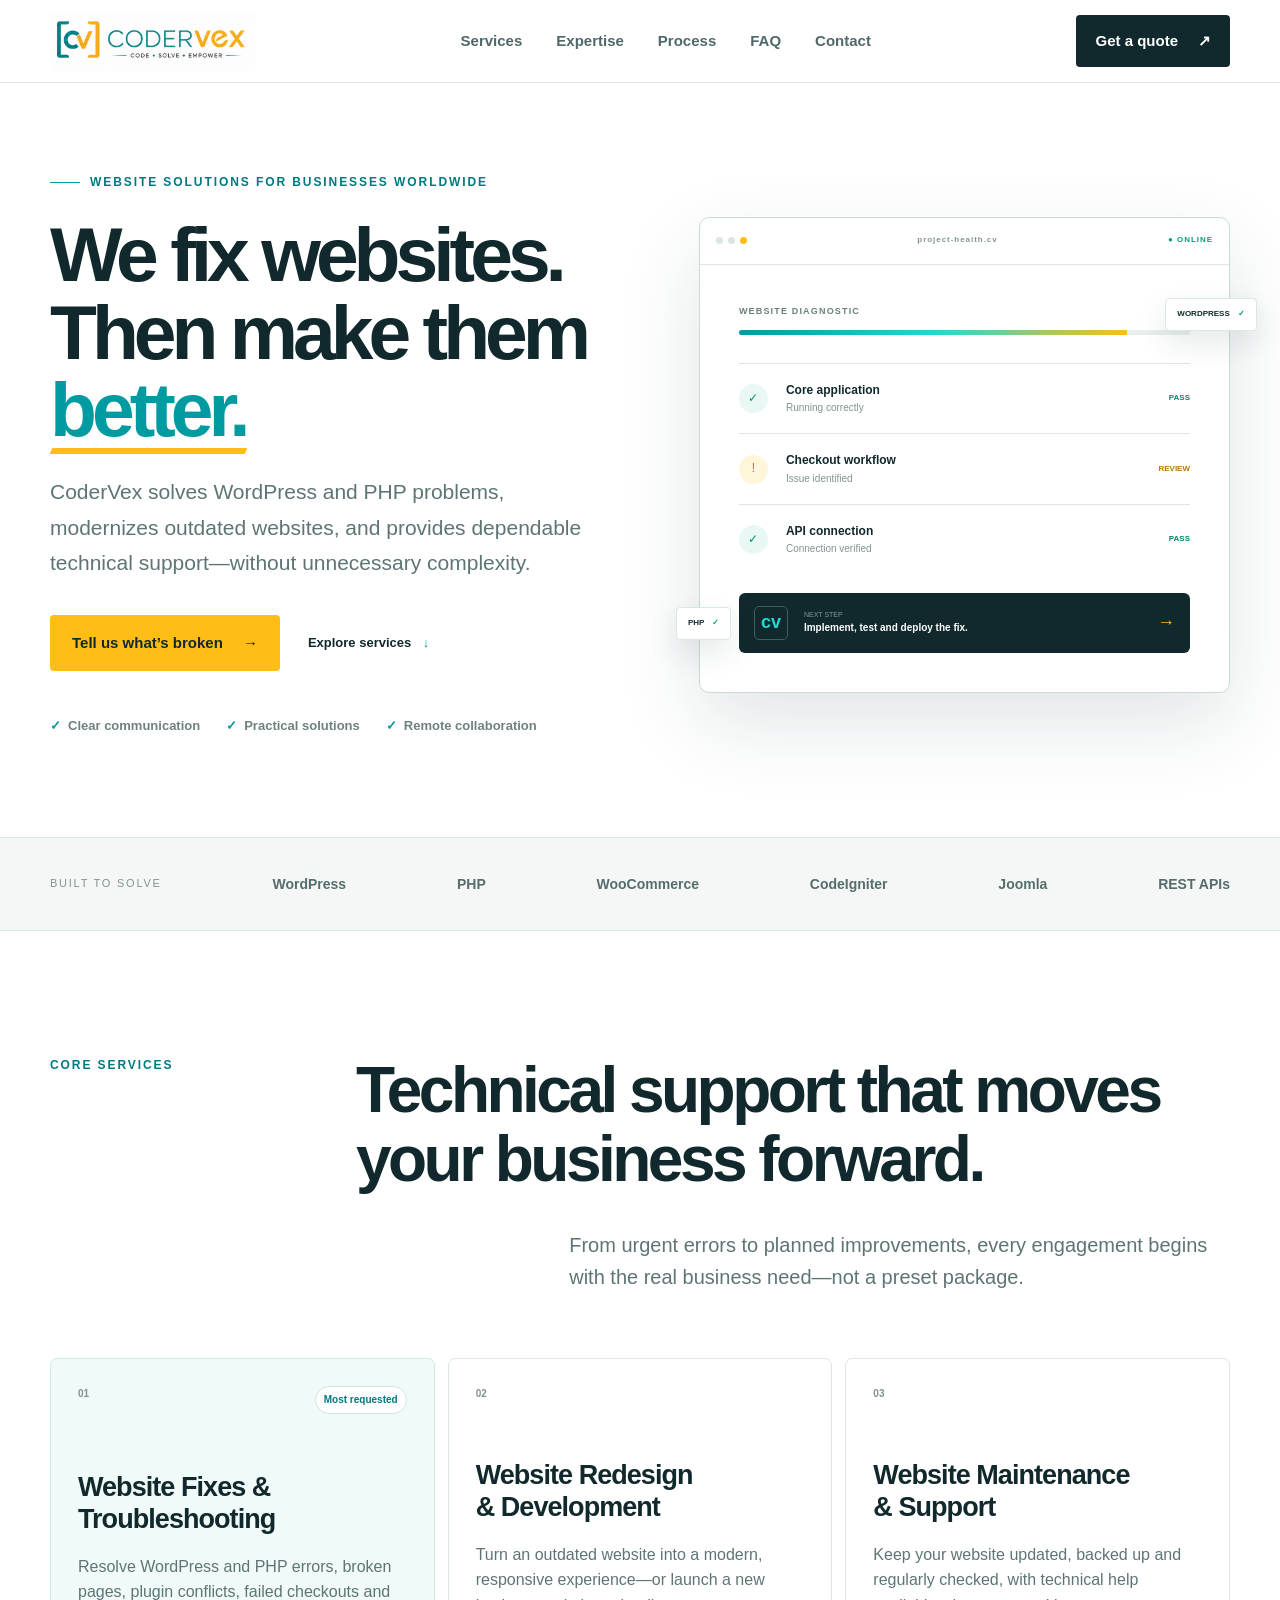
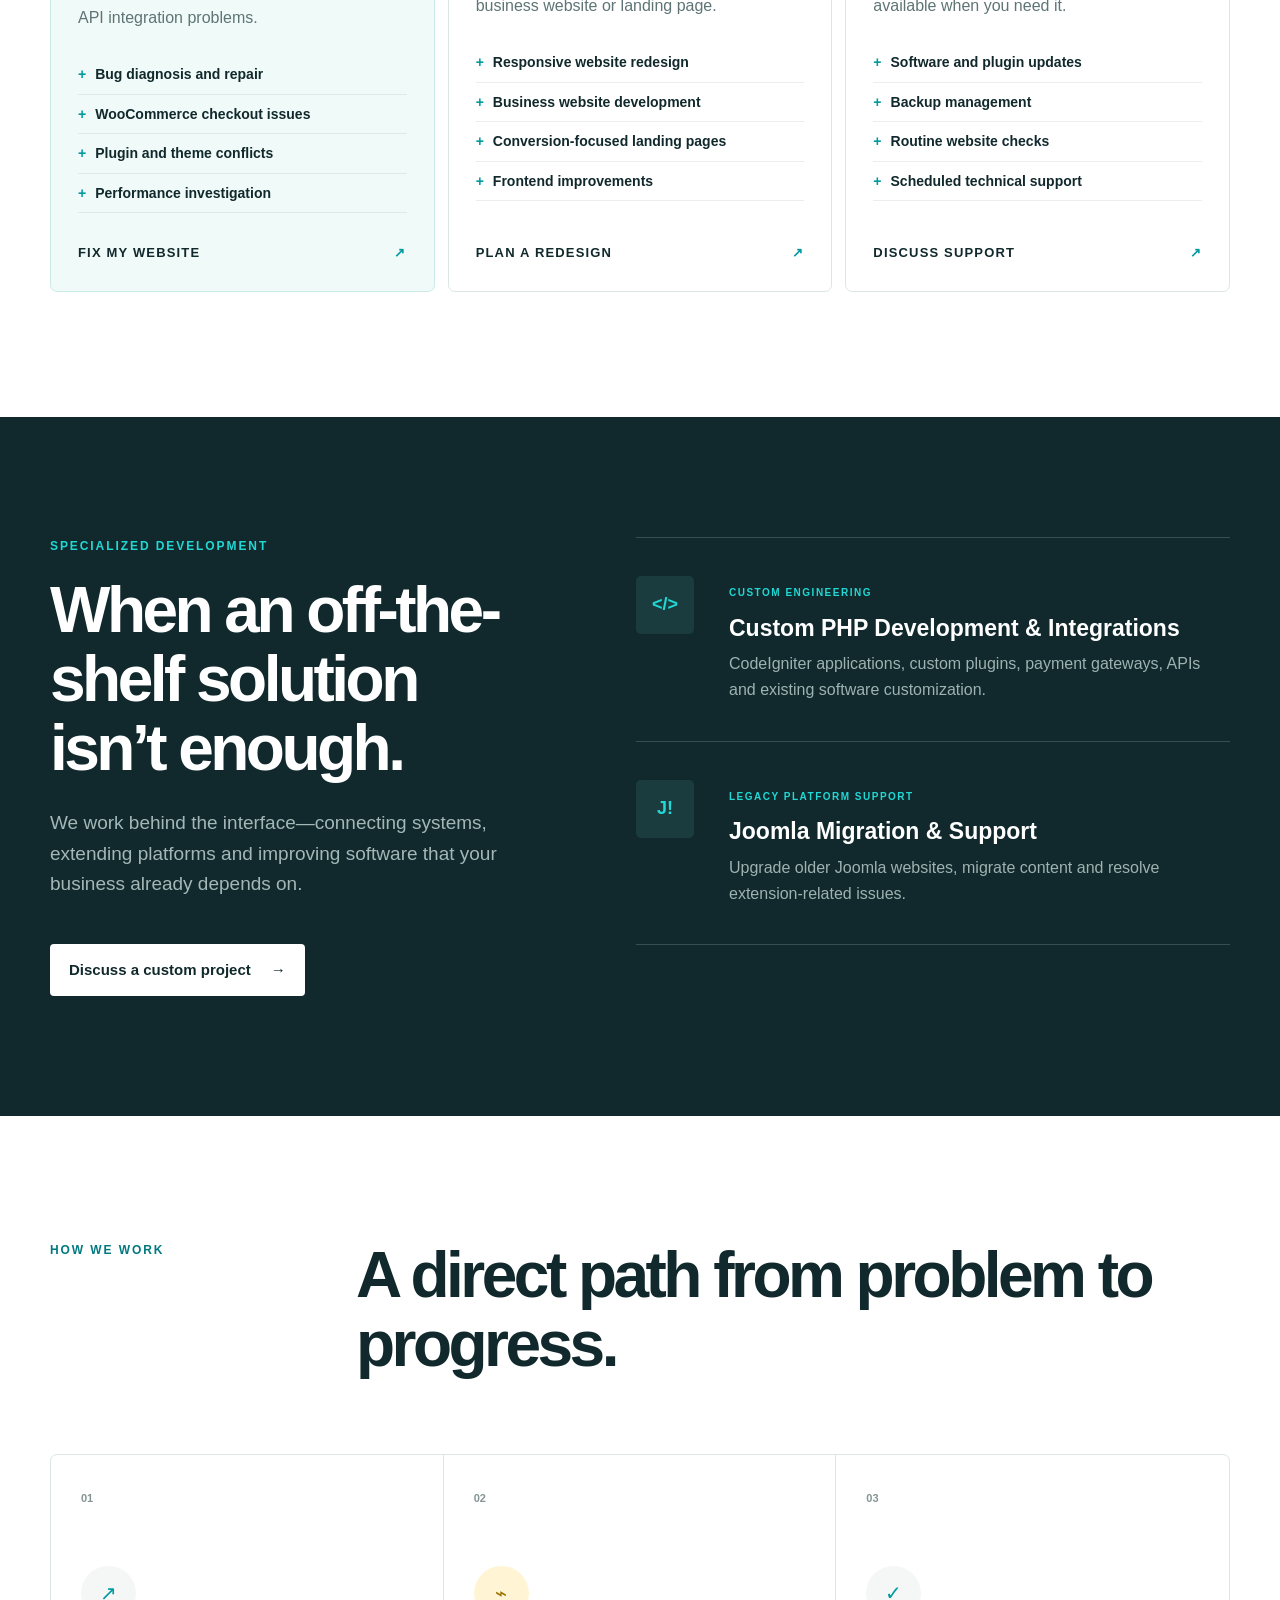
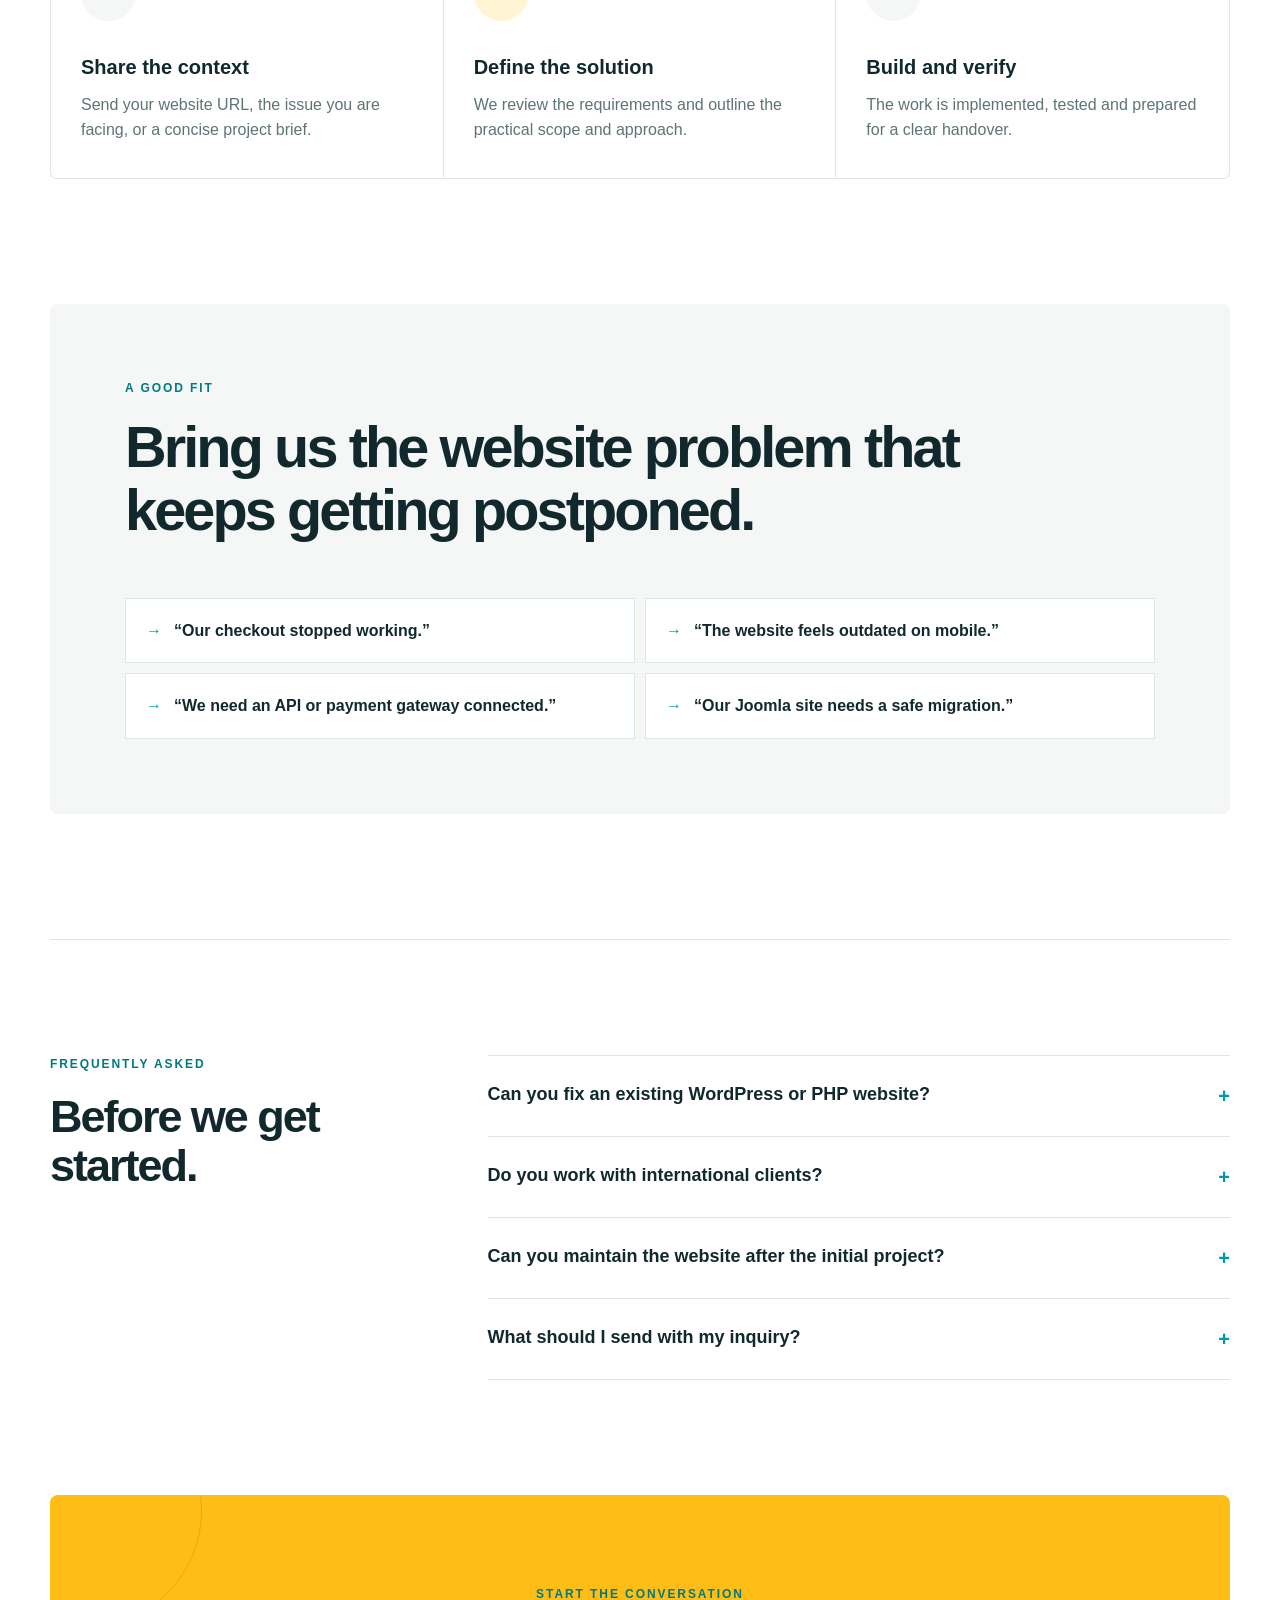
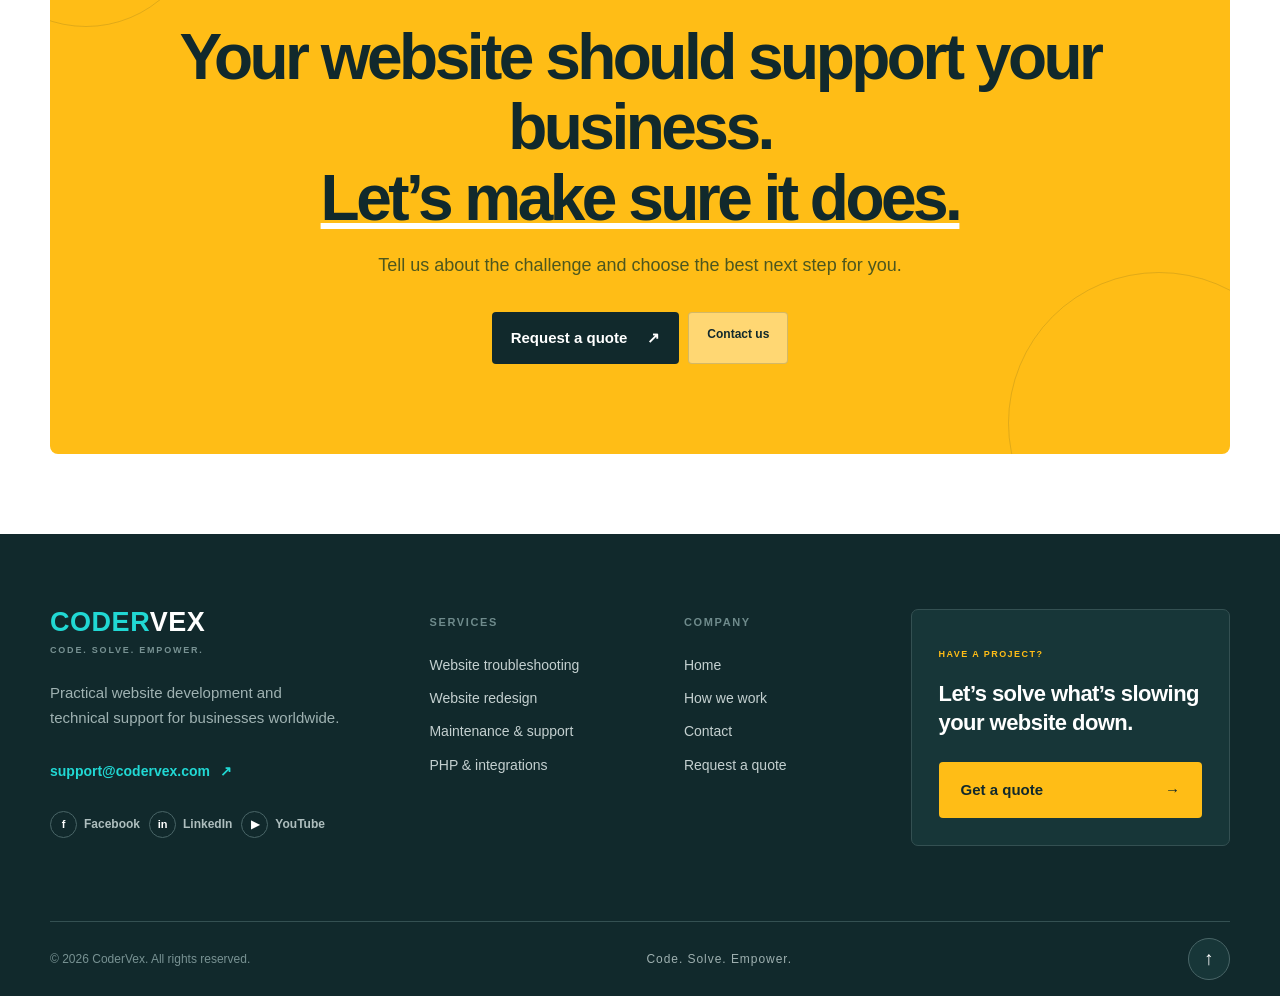
==== index.html @ 383b8475 "Initial CoderVex landing page" ====
<!doctype html>
<html lang="en">
<head>
  <meta charset="utf-8">
  <meta name="viewport" content="width=device-width, initial-scale=1">
  <title>Website Fixes, WordPress Support & Custom PHP Development | CoderVex</title>
  <meta name="description" content="CoderVex fixes broken WordPress and PHP websites, redesigns outdated sites, provides ongoing maintenance, and builds custom integrations for international businesses.">
  <meta name="keywords" content="website troubleshooting, WordPress support, PHP developer, website redesign, website maintenance, API integration, Joomla migration, WooCommerce checkout fix">
  <meta name="author" content="CoderVex">
  <meta name="robots" content="index, follow, max-image-preview:none">
  <meta name="theme-color" content="#ffffff">
  <link rel="canonical" href="https://codervex.com/">
  <meta property="og:type" content="website"><meta property="og:title" content="CoderVex — Website Fixes, Development & Support"><meta property="og:description" content="Reliable website troubleshooting, redesign, maintenance, custom PHP development and integrations for businesses worldwide."><meta property="og:url" content="https://codervex.com/"><meta property="og:site_name" content="CoderVex">
  <meta name="twitter:card" content="summary"><meta name="twitter:title" content="CoderVex — Website Solutions That Work"><meta name="twitter:description" content="Website fixes, redesign, maintenance, PHP development and integrations for international businesses.">
  <link rel="stylesheet" href="styles.css">
  <script type="application/ld+json">{"@context":"https://schema.org","@type":"ProfessionalService","name":"CoderVex","url":"https://codervex.com/","email":"support@codervex.com","description":"Website troubleshooting, WordPress support, redesign, maintenance, custom PHP development, integrations and Joomla migration services.","areaServed":"Worldwide","serviceType":["Website Troubleshooting","WordPress Support","Website Redesign","Website Maintenance","Custom PHP Development","API Integration","Joomla Migration"],"sameAs":["https://www.facebook.com/codervex","https://www.linkedin.com/company/codervex/","https://www.youtube.com/@codervex"]}</script>
  <script type="application/ld+json">{"@context":"https://schema.org","@type":"FAQPage","mainEntity":[{"@type":"Question","name":"Can CoderVex fix an existing WordPress or PHP website?","acceptedAnswer":{"@type":"Answer","text":"Yes. CoderVex diagnoses and resolves WordPress and PHP errors, broken layouts, plugin conflicts, checkout failures and integration issues."}},{"@type":"Question","name":"Does CoderVex work with international clients?","acceptedAnswer":{"@type":"Answer","text":"Yes. CoderVex provides remote website development and technical support to businesses worldwide."}},{"@type":"Question","name":"Can you maintain a website after the initial project?","acceptedAnswer":{"@type":"Answer","text":"Yes. Ongoing maintenance can include updates, backups, health checks and scheduled technical support."}}]}</script>
</head>
<body>
  <a class="skip-link" href="#main">Skip to content</a>
  <header class="site-header" id="top"><div class="nav-wrap">
    <a class="brand brand-logo" href="index.html" aria-label="CoderVex home"><img src="assets/website-logo.png" alt="CoderVex — Code, Solve, Empower" width="666" height="198"></a>
    <button class="nav-toggle" aria-expanded="false" aria-controls="site-nav"><span></span><span></span><span></span><span class="sr-only">Open menu</span></button>
    <nav id="site-nav" aria-label="Main navigation"><a href="#services">Services</a><a href="#expertise">Expertise</a><a href="#process">Process</a><a href="#faq">FAQ</a><a href="contact.html">Contact</a></nav>
    <a class="button button-dark nav-cta" href="quote.html">Get a quote <span>↗</span></a>
  </div></header>
  <main id="main">
    <section class="hero section">
      <div class="hero-copy reveal"><p class="eyebrow"><span></span> Website solutions for businesses worldwide</p><h1>We fix websites.<br>Then make them <em>better.</em></h1><p class="hero-lead">CoderVex solves WordPress and PHP problems, modernizes outdated websites, and provides dependable technical support—without unnecessary complexity.</p><div class="hero-actions"><a class="button button-primary" href="mailto:support@codervex.com?subject=I%20need%20help%20with%20my%20website">Tell us what’s broken <span>→</span></a><a class="inline-link" href="#services">Explore services <span>↓</span></a></div><ul class="hero-points" aria-label="Key benefits"><li>Clear communication</li><li>Practical solutions</li><li>Remote collaboration</li></ul></div>
      <div class="hero-console reveal" aria-label="CoderVex website troubleshooting workflow"><div class="console-bar"><span class="dots"><i></i><i></i><i></i></span><span>project-health.cv</span><span class="status">● ONLINE</span></div><div class="console-body"><div class="scan-head"><span>WEBSITE DIAGNOSTIC</span><strong>86%</strong></div><div class="scan-line"><i></i></div><div class="result-list"><div><span class="check">✓</span><p><b>Core application</b><small>Running correctly</small></p><em>PASS</em></div><div><span class="check amber">!</span><p><b>Checkout workflow</b><small>Issue identified</small></p><em class="review">REVIEW</em></div><div><span class="check">✓</span><p><b>API connection</b><small>Connection verified</small></p><em>PASS</em></div></div><div class="console-note"><span>cv</span><p><small>NEXT STEP</small><b>Implement, test and deploy the fix.</b></p><strong>→</strong></div></div><div class="orbit-label label-one">WORDPRESS <b>✓</b></div><div class="orbit-label label-two">PHP <b>✓</b></div></div>
    </section>
    <section class="proof-bar" aria-label="Technologies supported"><div><span>Built to solve</span><b>WordPress</b><b>PHP</b><b>WooCommerce</b><b>CodeIgniter</b><b>Joomla</b><b>REST APIs</b></div></section>
    <section class="section intro" id="services"><div class="section-heading reveal"><p class="eyebrow">Core services</p><h2>Technical support that moves your business forward.</h2></div><p class="section-intro reveal">From urgent errors to planned improvements, every engagement begins with the real business need—not a preset package.</p><div class="service-grid">
      <article class="service featured reveal"><div class="service-top"><span>01</span><i>Most requested</i></div><h3>Website Fixes &amp;<br>Troubleshooting</h3><p>Resolve WordPress and PHP errors, broken pages, plugin conflicts, failed checkouts and API integration problems.</p><ul><li>Bug diagnosis and repair</li><li>WooCommerce checkout issues</li><li>Plugin and theme conflicts</li><li>Performance investigation</li></ul><a href="mailto:support@codervex.com?subject=Website%20troubleshooting">Fix my website <span>↗</span></a></article>
      <article class="service reveal"><div class="service-top"><span>02</span></div><h3>Website Redesign<br>&amp; Development</h3><p>Turn an outdated website into a modern, responsive experience—or launch a new business website or landing page.</p><ul><li>Responsive website redesign</li><li>Business website development</li><li>Conversion-focused landing pages</li><li>Frontend improvements</li></ul><a href="mailto:support@codervex.com?subject=Website%20redesign">Plan a redesign <span>↗</span></a></article>
      <article class="service reveal"><div class="service-top"><span>03</span></div><h3>Website Maintenance<br>&amp; Support</h3><p>Keep your website updated, backed up and regularly checked, with technical help available when you need it.</p><ul><li>Software and plugin updates</li><li>Backup management</li><li>Routine website checks</li><li>Scheduled technical support</li></ul><a href="mailto:support@codervex.com?subject=Website%20maintenance">Discuss support <span>↗</span></a></article>
    </div></section>
    <section class="expertise" id="expertise"><div class="section expertise-inner"><div class="expertise-copy reveal"><p class="eyebrow light">Specialized development</p><h2>When an off-the-shelf solution isn’t enough.</h2><p>We work behind the interface—connecting systems, extending platforms and improving software that your business already depends on.</p><a class="button button-light" href="mailto:support@codervex.com?subject=Custom%20development%20project">Discuss a custom project <span>→</span></a></div><div class="expertise-list"><article class="reveal"><span>&lt;/&gt;</span><div><small>Custom engineering</small><h3>Custom PHP Development &amp; Integrations</h3><p>CodeIgniter applications, custom plugins, payment gateways, APIs and existing software customization.</p></div></article><article class="reveal"><span>J!</span><div><small>Legacy platform support</small><h3>Joomla Migration &amp; Support</h3><p>Upgrade older Joomla websites, migrate content and resolve extension-related issues.</p></div></article></div></div></section>
    <section class="section process" id="process"><div class="section-heading reveal"><p class="eyebrow">How we work</p><h2>A direct path from problem to progress.</h2></div><div class="steps"><article class="reveal"><span>01</span><div class="step-icon">↗</div><h3>Share the context</h3><p>Send your website URL, the issue you are facing, or a concise project brief.</p></article><article class="reveal"><span>02</span><div class="step-icon">⌁</div><h3>Define the solution</h3><p>We review the requirements and outline the practical scope and approach.</p></article><article class="reveal"><span>03</span><div class="step-icon">✓</div><h3>Build and verify</h3><p>The work is implemented, tested and prepared for a clear handover.</p></article></div></section>
    <section class="section fit-section"><div class="fit-card reveal"><p class="eyebrow">A good fit</p><h2>Bring us the website problem that keeps getting postponed.</h2><div class="fit-list"><span>“Our checkout stopped working.”</span><span>“The website feels outdated on mobile.”</span><span>“We need an API or payment gateway connected.”</span><span>“Our Joomla site needs a safe migration.”</span></div></div></section>
    <section class="section faq" id="faq"><div class="faq-heading reveal"><p class="eyebrow">Frequently asked</p><h2>Before we get started.</h2></div><div class="accordion"><details class="reveal"><summary>Can you fix an existing WordPress or PHP website?<span>+</span></summary><p>Yes. We diagnose and resolve errors, broken layouts, plugin conflicts, checkout failures and integration issues in existing websites.</p></details><details class="reveal"><summary>Do you work with international clients?<span>+</span></summary><p>Yes. CoderVex works remotely with businesses worldwide. Project communication and delivery can be handled online.</p></details><details class="reveal"><summary>Can you maintain the website after the initial project?<span>+</span></summary><p>Yes. Ongoing support can include updates, backups, routine checks and scheduled technical assistance.</p></details><details class="reveal"><summary>What should I send with my inquiry?<span>+</span></summary><p>Your website URL, a short description of the problem or goal, and any useful screenshots or error messages are enough to begin.</p></details></div></section>
    <section class="section cta reveal" id="contact"><p class="eyebrow">Start the conversation</p><h2>Your website should support your business.<br><em>Let’s make sure it does.</em></h2><p>Tell us about the challenge and choose the best next step for you.</p><div><a class="button button-dark" href="quote.html">Request a quote <span>↗</span></a><a class="copy-email" href="contact.html">Contact us</a></div></section>
  </main>
  <footer class="site-footer"><div class="section footer-main"><div class="footer-about"><div class="footer-name"><span>CODER</span>VEX<small>Code. Solve. Empower.</small></div><p>Practical website development and technical support for businesses worldwide.</p><a class="footer-email" href="mailto:support@codervex.com">support@codervex.com <span>↗</span></a><div class="social-links" aria-label="CoderVex social media"><a href="https://www.facebook.com/codervex" target="_blank" rel="noopener noreferrer" aria-label="CoderVex on Facebook"><span>f</span>Facebook</a><a href="https://www.linkedin.com/company/codervex/" target="_blank" rel="noopener noreferrer" aria-label="CoderVex on LinkedIn"><span>in</span>LinkedIn</a><a href="https://www.youtube.com/@codervex" target="_blank" rel="noopener noreferrer" aria-label="CoderVex on YouTube"><span>▶</span>YouTube</a></div></div><div class="footer-column"><h2>Services</h2><a href="#services">Website troubleshooting</a><a href="#services">Website redesign</a><a href="#services">Maintenance & support</a><a href="#expertise">PHP & integrations</a></div><div class="footer-column"><h2>Company</h2><a href="index.html">Home</a><a href="#process">How we work</a><a href="contact.html">Contact</a><a href="quote.html">Request a quote</a></div><div class="footer-action"><span>HAVE A PROJECT?</span><h2>Let’s solve what’s slowing your website down.</h2><a class="button button-primary" href="quote.html">Get a quote <b>→</b></a></div></div><div class="section footer-bottom"><small>© <span id="year"></span> CoderVex. All rights reserved.</small><span>Code. Solve. Empower.</span><button class="back-to-top" type="button" aria-label="Back to top" title="Back to top">↑</button></div></footer>
  <script src="script.js" defer></script>
</body>
</html>
---- styles.css ----
:root{--ink:#11292c;--teal:#009aa1;--aqua:#21d8d4;--yellow:#ffbd16;--soft:#f4f7f5;--line:#dce6e2;--muted:#5e7475;--max:1180px}*{box-sizing:border-box}html{scroll-behavior:smooth}body{margin:0;color:var(--ink);background:#fff;font-family:Inter,ui-sans-serif,-apple-system,BlinkMacSystemFont,"Segoe UI",sans-serif;line-height:1.6;-webkit-font-smoothing:antialiased}a{color:inherit;text-decoration:none}button{font:inherit}.section{width:min(var(--max),calc(100% - 48px));margin:auto}.skip-link{position:fixed;left:16px;top:-60px;z-index:100;background:var(--ink);color:white;padding:10px 16px}.skip-link:focus{top:16px}.sr-only{position:absolute;width:1px;height:1px;overflow:hidden;clip:rect(0,0,0,0)}.site-header{position:sticky;top:0;z-index:20;background:#fffffff0;border-bottom:1px solid var(--line);backdrop-filter:blur(12px)}.nav-wrap{width:min(var(--max),calc(100% - 48px));height:82px;margin:auto;display:flex;align-items:center;justify-content:space-between}.brand{display:flex;align-items:center;gap:10px;font-weight:800;font-size:17px;letter-spacing:.04em}.brand>span:last-child>span{color:var(--yellow)}.brand-mark{font-size:22px;letter-spacing:-.15em;color:var(--teal)}.brand-mark b{letter-spacing:-.08em;color:var(--ink);font-size:18px}.nav-wrap nav{display:flex;gap:34px;font-size:13px;font-weight:600;color:#506869}.nav-wrap nav a:hover{color:var(--teal)}.button{display:inline-flex;align-items:center;justify-content:center;gap:20px;padding:13px 18px;border-radius:4px;font-size:13px;font-weight:750;border:1px solid transparent;transition:.2s}.button:hover{transform:translateY(-2px)}.button-dark{background:var(--ink);color:white}.button-dark:hover{background:#007980}.nav-toggle{display:none;background:none;border:0;padding:8px}.nav-toggle>span:not(.sr-only){display:block;width:22px;height:2px;background:var(--ink);margin:4px}.hero{min-height:690px;display:grid;grid-template-columns:1.03fr .97fr;align-items:center;gap:85px;padding-block:90px 100px}.eyebrow{margin:0;text-transform:uppercase;letter-spacing:.16em;color:#007980;font-size:10px;font-weight:800}.hero .eyebrow{display:flex;align-items:center;gap:10px}.hero .eyebrow span{width:30px;height:1px;background:var(--teal)}h1{font-size:clamp(54px,6vw,82px);line-height:1.01;letter-spacing:-.065em;margin:24px 0 25px}h1 em,.cta h2 em{font-style:normal;color:var(--teal);position:relative;white-space:nowrap}h1 em:after{content:"";position:absolute;height:6px;left:1px;right:0;bottom:-2px;background:var(--yellow);transform:skewX(-22deg)}.hero-lead{font-size:19px;line-height:1.7;color:var(--muted);margin:0}.hero-actions{display:flex;align-items:center;gap:28px;margin-top:34px}.button-primary{background:var(--yellow);color:var(--ink);padding:15px 21px}.inline-link{font-size:13px;font-weight:750}.inline-link span{color:var(--teal);margin-left:8px}.hero-points{list-style:none;display:flex;gap:26px;padding:0;margin:45px 0 0;font-size:11px;font-weight:700;color:#6e8181}.hero-points li:before{content:"✓";color:var(--teal);margin-right:7px}.hero-console{position:relative;border:1px solid #cadbd7;border-radius:10px;background:white;box-shadow:0 30px 80px #17383b21;transform:rotate(1deg)}.console-bar{height:47px;display:flex;align-items:center;justify-content:space-between;border-bottom:1px solid var(--line);padding:0 16px;color:#839493;font-size:8px;font-weight:700;letter-spacing:.12em}.dots{display:flex;gap:5px}.dots i{width:7px;height:7px;border-radius:50%;background:#dbe6e3}.dots i:last-child{background:var(--yellow)}.status{color:#00a078}.console-body{padding:39px}.scan-head{display:flex;justify-content:space-between;color:#69807f;font-size:9px;font-weight:800;letter-spacing:.13em}.scan-head strong{color:var(--teal)}.scan-line{height:5px;margin:12px 0 28px;background:#e8efed;border-radius:10px;overflow:hidden}.scan-line i{display:block;width:86%;height:100%;background:linear-gradient(90deg,var(--teal),var(--aqua),var(--yellow))}.result-list>div{display:grid;grid-template-columns:35px 1fr auto;align-items:center;gap:12px;border-top:1px solid var(--line);padding:17px 0}.check{width:29px;height:29px;border-radius:50%;background:#e9f8f5;color:#00916f;display:grid;place-items:center;font-size:12px}.check.amber{background:#fff6da;color:#b78200}.result-list p{margin:0}.result-list b,.result-list small{display:block}.result-list b{font-size:12px}.result-list small{font-size:10px;color:#829392}.result-list em{font-style:normal;font-size:8px;color:#008768;font-weight:800}.result-list em.review{color:#b27b00}.console-note{display:grid;grid-template-columns:38px 1fr auto;align-items:center;gap:12px;background:var(--ink);color:white;border-radius:6px;padding:13px 15px;margin-top:19px}.console-note>span{width:34px;height:34px;border:1px solid #3f5d5f;border-radius:5px;display:grid;place-items:center;color:var(--aqua);font-weight:800}.console-note p{margin:0}.console-note small,.console-note b{display:block}.console-note small{font-size:7px;color:#7f9a9b}.console-note b{font-size:10px}.console-note>strong{color:var(--yellow)}.orbit-label{position:absolute;background:white;border:1px solid var(--line);box-shadow:0 12px 30px #17383b1c;padding:9px 11px;border-radius:4px;font-size:8px;font-weight:800}.orbit-label b{color:#00a078;margin-left:6px}.label-one{right:-28px;top:80px}.label-two{left:-24px;bottom:52px}.proof-bar{border-block:1px solid var(--line);background:var(--soft)}.proof-bar>div{width:min(var(--max),calc(100% - 48px));min-height:92px;margin:auto;display:flex;align-items:center;justify-content:space-between;gap:24px}.proof-bar span{font-size:9px;text-transform:uppercase;letter-spacing:.16em;color:#829393}.proof-bar b{font-size:12px;color:#566d6d}.intro{padding-block:125px}.section-heading{display:grid;grid-template-columns:.35fr 1fr}.section-heading h2,.expertise h2{font-size:clamp(42px,5vw,66px);line-height:1.08;letter-spacing:-.055em;margin:0}.section-intro{width:56%;margin:35px 0 65px auto;color:var(--muted);font-size:18px}.service-grid{display:grid;grid-template-columns:repeat(3,1fr);gap:13px}.service{min-height:530px;border:1px solid var(--line);border-radius:7px;padding:27px;display:flex;flex-direction:column;transition:.25s}.service:hover{transform:translateY(-5px);box-shadow:0 18px 45px #17383b14}.service.featured{background:#f0faf8;border-color:#ccebe5}.service-top{display:flex;justify-content:space-between;font-size:10px;color:#819291;font-weight:800}.service-top i{font-style:normal;color:#007980;background:white;border:1px solid #cde8e2;padding:5px 8px;border-radius:20px}.service h3{font-size:27px;line-height:1.18;letter-spacing:-.035em;margin:58px 0 18px}.service p{color:var(--muted);font-size:14px;margin:0}.service ul{list-style:none;padding:0;margin:25px 0 30px}.service li{font-size:12px;font-weight:650;padding:8px 0;border-bottom:1px solid #11292c14}.service li:before{content:"+";color:var(--teal);font-weight:900;margin-right:9px}.service>a{font-size:11px;font-weight:800;text-transform:uppercase;letter-spacing:.09em;margin-top:auto}.service>a span{color:var(--teal);float:right}.expertise{background:var(--ink);color:white}.expertise-inner{padding-block:120px;display:grid;grid-template-columns:.9fr 1.1fr;gap:100px}.eyebrow.light{color:var(--aqua)}.expertise h2{margin:20px 0 25px}.expertise-copy>p:not(.eyebrow){color:#a4b7b7;font-size:17px}.button-light{background:white;color:var(--ink);margin-top:25px}.expertise-list article{display:grid;grid-template-columns:68px 1fr;gap:25px;padding:38px 0;border-top:1px solid #345052}.expertise-list article:last-child{border-bottom:1px solid #345052}.expertise-list article>span{width:58px;height:58px;border-radius:5px;background:#1b3c3e;display:grid;place-items:center;color:var(--aqua);font-weight:800}.expertise-list small{color:var(--aqua);font-size:8px;text-transform:uppercase;letter-spacing:.15em;font-weight:800}.expertise-list h3{font-size:23px;line-height:1.25;margin:9px 0}.expertise-list p{color:#9eb2b1;font-size:14px;margin:0}.process{padding-block:125px}.steps{display:grid;grid-template-columns:repeat(3,1fr);margin-top:75px;border:1px solid var(--line);border-radius:7px}.steps article{padding:27px 30px 35px;border-right:1px solid var(--line)}.steps article:last-child{border:0}.steps article>span{font-size:9px;color:#859594;font-weight:800}.step-icon{width:55px;height:55px;margin:55px 0 30px;border-radius:50%;background:var(--soft);display:grid;place-items:center;color:var(--teal);font-size:20px}.steps article:nth-child(2) .step-icon{background:#fff5d5;color:#9c7000}.steps h3{font-size:20px;margin:0 0 9px}.steps p{font-size:14px;color:var(--muted);margin:0}.fit-section{padding-bottom:125px}.fit-card{background:var(--soft);border-radius:8px;padding:75px}.fit-card h2{font-size:clamp(38px,4.5vw,58px);line-height:1.1;letter-spacing:-.05em;max-width:850px;margin:18px 0 55px}.fit-list{display:grid;grid-template-columns:1fr 1fr;gap:10px}.fit-list span{background:white;border:1px solid var(--line);padding:19px 20px;font-size:14px;font-weight:650}.fit-list span:before{content:"→";color:var(--teal);margin-right:12px}.faq{padding-block:115px;border-top:1px solid var(--line);display:grid;grid-template-columns:.65fr 1.35fr;gap:80px}.faq-heading h2{font-size:45px;line-height:1.1;letter-spacing:-.045em;margin:18px 0}.accordion details{border-top:1px solid var(--line)}.accordion details:last-child{border-bottom:1px solid var(--line)}.accordion summary{list-style:none;cursor:pointer;padding:24px 0;display:flex;justify-content:space-between;gap:20px;font-size:16px;font-weight:700}.accordion summary::-webkit-details-marker{display:none}.accordion summary span{color:var(--teal);font-size:20px}.accordion details[open] summary span{transform:rotate(45deg)}.accordion details p{color:var(--muted);font-size:14px;margin:0;padding:0 35px 25px 0}.cta{margin-bottom:80px;text-align:center;background:var(--yellow);padding:90px 30px;border-radius:8px;position:relative;overflow:hidden}.cta:before,.cta:after{content:"";position:absolute;width:230px;height:230px;border:1px solid #11292c21;border-radius:50%;top:-100px;left:-80px}.cta:after{left:auto;top:auto;right:-80px;bottom:-120px;width:300px;height:300px}.cta h2{font-size:clamp(42px,5vw,66px);line-height:1.1;letter-spacing:-.055em;margin:18px 0}.cta h2 em{color:var(--ink);text-decoration:underline;text-decoration-color:white;text-decoration-thickness:6px}.cta>p:not(.eyebrow){color:#4d571e}.cta>div{display:flex;justify-content:center;gap:9px;margin-top:32px}.copy-email{background:#ffffff66;border:1px solid #11292c2e;border-radius:4px;padding:12px 18px;font-size:12px;font-weight:700;cursor:pointer}footer{border-top:1px solid var(--line)}.footer-inner{min-height:210px;display:grid;grid-template-columns:1fr 1fr auto;align-items:center;gap:25px}.footer-inner>p{font-size:12px;color:var(--muted)}.footer-inner nav{display:flex;gap:23px;font-size:11px;font-weight:700}.footer-inner small{grid-column:1/-1;border-top:1px solid var(--line);padding:20px 0;color:#879694;font-size:10px}.reveal{opacity:0;transform:translateY(16px);transition:.65s}.reveal.visible{opacity:1;transform:none}@media(prefers-reduced-motion:reduce){html{scroll-behavior:auto}.reveal{opacity:1;transform:none;transition:none}}@media(max-width:960px){.nav-wrap nav{display:none}.nav-toggle{display:block;margin-left:auto;margin-right:15px}.nav-wrap nav.open{display:flex;position:absolute;top:81px;left:0;right:0;padding:25px;background:white;border-bottom:1px solid var(--line);flex-direction:column;align-items:flex-start}.hero{grid-template-columns:1fr;padding-top:70px}.hero-copy{max-width:760px}.hero-console{width:min(620px,95%);margin:auto}.proof-bar>div{flex-wrap:wrap;justify-content:flex-start;padding-block:25px}.proof-bar span{width:100%}.service-grid{grid-template-columns:1fr 1fr}.service:last-child{grid-column:1/-1}.expertise-inner{gap:50px}.section-heading{grid-template-columns:1fr;gap:20px}.section-intro{width:75%}.faq{gap:40px}.footer-inner{grid-template-columns:1fr auto}}@media(max-width:680px){.section,.nav-wrap,.proof-bar>div{width:calc(100% - 30px)}.nav-wrap{height:72px}.nav-cta{display:none}.nav-wrap nav.open{top:71px}.hero{min-height:0;padding-block:65px;gap:65px}.hero h1{font-size:48px}.hero-lead{font-size:17px}.hero-actions{align-items:flex-start;flex-direction:column;gap:18px}.hero-points{flex-direction:column;gap:7px;margin-top:35px}.console-body{padding:24px 20px}.label-one{right:-8px}.label-two{left:-8px}.intro,.process{padding-block:85px}.section-heading h2,.expertise h2{font-size:42px}.section-intro{width:100%;margin-block:25px 45px}.service-grid{grid-template-columns:1fr}.service,.service:last-child{grid-column:auto;min-height:500px}.expertise-inner{padding-block:85px;grid-template-columns:1fr}.expertise-list article{grid-template-columns:52px 1fr;gap:15px}.expertise-list article>span{width:48px;height:48px}.steps{grid-template-columns:1fr;margin-top:45px}.steps article{border-right:0;border-bottom:1px solid var(--line)}.step-icon{margin:30px 0 22px}.fit-card{padding:50px 25px}.fit-list{grid-template-columns:1fr}.faq{padding-block:85px;grid-template-columns:1fr}.cta{width:calc(100% - 30px);padding:70px 20px}.cta>div{flex-direction:column;align-items:center}.cta .button,.copy-email{width:100%;max-width:310px}.footer-inner{display:flex;flex-direction:column;align-items:flex-start;padding-block:50px;min-height:0}.footer-inner small{width:100%}}@media(max-width:400px){.hero h1{font-size:41px}.result-list>div{grid-template-columns:30px 1fr}.result-list em{display:none}.service{padding:23px}.fit-card h2{font-size:36px}}

/* Brand logo and enquiry pages */
.brand-logo img{display:block;width:205px;height:auto}.footer-inner .brand-logo img{width:175px}.form-page{background:linear-gradient(180deg,#f8fbfa 0,#fff 520px)}.page-hero{padding-block:100px 85px;display:grid;grid-template-columns:1.25fr .75fr;gap:100px;align-items:end}.page-hero h1{font-size:clamp(52px,6vw,78px);max-width:850px;margin:20px 0 24px}.page-hero>div>p:last-child{max-width:700px;color:var(--muted);font-size:18px}.page-hero aside{border-left:3px solid var(--yellow);padding:8px 0 8px 28px}.page-hero aside span,.quote-checklist>span{font-size:9px;letter-spacing:.16em;color:var(--teal);font-weight:800}.page-hero aside h2{font-size:20px;line-height:1.35;margin:10px 0 18px}.page-hero aside a,.simple-link{font-size:11px;font-weight:800;text-transform:uppercase;letter-spacing:.08em}.form-layout{display:grid;grid-template-columns:.62fr 1.38fr;gap:90px;padding-bottom:120px}.form-context{padding-top:20px}.form-context h2{font-size:39px;line-height:1.12;letter-spacing:-.04em;margin:16px 0}.form-context>p:not(.eyebrow){color:var(--muted);font-size:15px}.direct-contact{border-top:1px solid var(--line);margin-top:35px;padding-top:26px}.direct-contact small{display:block;color:#879897;font-size:8px;letter-spacing:.14em;font-weight:800;margin:18px 0 5px}.direct-contact a{font-size:15px;font-weight:700;color:var(--teal)}.direct-contact p{margin:0;font-size:14px}.project-form{background:#fff;border:1px solid var(--line);border-radius:8px;padding:42px;box-shadow:0 24px 70px #17383b0d}.project-form>label,.field-row label{display:block;font-size:11px;font-weight:750;color:#304b4d}.project-form label>span,.project-form legend>span{color:#d69400}.field-row{display:grid;grid-template-columns:1fr 1fr;gap:18px}.project-form input:not([type=checkbox]),.project-form select,.project-form textarea{display:block;width:100%;margin-top:8px;margin-bottom:20px;border:1px solid #cfddda;border-radius:4px;background:#fbfcfc;color:var(--ink);padding:13px 14px;font:inherit;font-size:14px;outline:none;transition:.2s}.project-form textarea{resize:vertical;min-height:150px}.project-form input:focus,.project-form select:focus,.project-form textarea:focus{border-color:var(--teal);box-shadow:0 0 0 3px #009aa117;background:#fff}.project-form input:user-invalid,.project-form select:user-invalid,.project-form textarea:user-invalid{border-color:#d46a55}.consent{display:flex!important;align-items:flex-start;gap:10px;margin:4px 0 24px;color:var(--muted)!important;font-weight:500!important;line-height:1.5}.consent input{margin-top:4px;accent-color:var(--teal)}.consent span{color:inherit!important}.form-submit{border:0;cursor:pointer;min-width:190px}.form-note{font-size:10px;color:#819291;margin:15px 0 0}.form-status{display:none;border-radius:4px;padding:11px 13px;margin:0 0 18px;font-size:12px}.form-status.error{display:block;background:#fff1ed;color:#983b27}.form-status.info{display:block;background:#eaf8f5;color:#067a64}.quote-hero{align-items:center}.quote-checklist{background:var(--ink);color:white;padding:32px;border-radius:7px}.quote-checklist ul{list-style:none;padding:0;margin:20px 0 0}.quote-checklist li{font-size:13px;padding:10px 0;border-top:1px solid #345052}.quote-checklist li:before{content:"✓";color:var(--yellow);margin-right:10px}.quote-form{padding-top:30px}.form-section-title{display:flex;align-items:center;gap:13px;border-bottom:1px solid var(--line);padding-bottom:15px;margin:8px 0 25px}.form-section-title:not(:first-child){margin-top:35px}.form-section-title>span{width:30px;height:30px;border-radius:50%;display:grid;place-items:center;background:#e8f7f4;color:var(--teal);font-size:9px;font-weight:800}.form-section-title b,.form-section-title small{display:block}.form-section-title b{font-size:13px}.form-section-title small{font-size:9px;color:#849695}fieldset{border:0;padding:0;margin:0 0 24px}legend{font-size:11px;font-weight:750;margin-bottom:10px}.choice-grid{display:grid;grid-template-columns:1fr 1fr;gap:9px}.choice-grid label{position:relative}.choice-grid input{position:absolute;opacity:0}.choice-grid span{display:block;border:1px solid #cfddda!important;border-radius:4px;color:#496061!important;padding:12px 13px;font-size:11px;font-weight:650;cursor:pointer}.choice-grid input:checked+span{border-color:var(--teal)!important;background:#effaf8;color:var(--ink)!important}.choice-grid input:focus-visible+span{outline:3px solid #009aa133}.simple-link{display:inline-block;margin-top:25px}
@media(max-width:960px){.brand-logo img{width:180px}.page-hero{gap:45px}.form-layout{gap:45px}.project-form{padding:32px}}
@media(max-width:680px){.brand-logo img{width:160px}.page-hero{padding-block:70px 55px;grid-template-columns:1fr;gap:35px}.page-hero h1{font-size:46px}.form-layout{grid-template-columns:1fr;gap:35px;padding-bottom:80px}.form-context h2{font-size:34px}.project-form{padding:24px 18px}.field-row,.choice-grid{grid-template-columns:1fr}.footer-inner .brand-logo img{width:170px}}
/* Readability scale */
body{font-size:18px!important}.nav-wrap nav{font-size:15px!important}.button{font-size:15px!important}.eyebrow{font-size:12px!important}.hero-lead{font-size:21px!important}.hero-points{font-size:13px!important}.proof-bar span{font-size:11px!important}.proof-bar b{font-size:14px!important}.section-intro{font-size:20px!important}.service p{font-size:16px!important}.service li{font-size:14px!important}.service>a{font-size:13px!important}.expertise-copy>p:not(.eyebrow){font-size:19px!important}.expertise-list small{font-size:10px!important}.expertise-list p{font-size:16px!important}.steps article>span{font-size:11px!important}.steps p{font-size:16px!important}.fit-list span{font-size:16px!important}.accordion summary{font-size:18px!important}.accordion details p{font-size:16px!important}.cta>p:not(.eyebrow){font-size:18px!important}.footer-inner>p{font-size:14px!important}.footer-inner nav{font-size:13px!important}.footer-inner small{font-size:12px!important}.page-hero aside span,.quote-checklist>span{font-size:11px!important}.page-hero aside h2{font-size:22px!important}.page-hero aside a,.simple-link{font-size:13px!important}.form-context>p:not(.eyebrow){font-size:17px!important}.direct-contact small{font-size:10px!important}.direct-contact a{font-size:17px!important}.direct-contact p{font-size:16px!important}.project-form>label,.field-row label,legend{font-size:14px!important}.project-form input:not([type=checkbox]),.project-form select,.project-form textarea{font-size:16px!important}.consent{font-size:14px!important}.form-note{font-size:12px!important}.form-status{font-size:14px!important}.quote-checklist li{font-size:15px!important}.form-section-title b{font-size:15px!important}.form-section-title small{font-size:11px!important}.choice-grid span{font-size:14px!important}
@media(max-width:680px){body{font-size:17px!important}.hero-lead{font-size:19px!important}.section-intro{font-size:18px!important}.project-form>label,.field-row label,legend{font-size:13px!important}}
/* Expanded conversion footer */
.site-footer{background:var(--ink);color:#fff;border-top:0}.footer-main{display:grid;grid-template-columns:1.15fr .7fr .6fr 1.15fr;gap:60px;padding-block:75px}.footer-about .brand-logo{display:inline-flex;background:#fff;border-radius:5px;padding:7px 11px}.footer-about .brand-logo img{width:190px}.footer-about p{max-width:290px;color:#9fb2b2;font-size:15px!important;line-height:1.7;margin:25px 0}.footer-email{color:var(--aqua);font-size:14px;font-weight:750}.footer-email span{margin-left:6px}.footer-column h2{color:#6f8b8c;font-size:11px;letter-spacing:.15em;text-transform:uppercase;margin:5px 0 22px}.footer-column a{display:block;color:#c4d0d0;font-size:14px;margin:11px 0;transition:.2s}.footer-column a:hover{color:var(--aqua);transform:translateX(3px)}.footer-action{border:1px solid #345052;border-radius:7px;padding:27px;background:#173638}.footer-action>span{font-size:9px;letter-spacing:.16em;color:var(--yellow);font-weight:800}.footer-action h2{font-size:22px;line-height:1.35;letter-spacing:-.025em;margin:13px 0 24px}.footer-action .button{width:100%;justify-content:space-between}.footer-bottom{min-height:75px;border-top:1px solid #345052;display:flex;align-items:center;justify-content:space-between;color:#789293;font-size:12px}.footer-bottom small{font-size:12px}.footer-bottom>span{color:#9eb0b0;letter-spacing:.08em}.footer-bottom a{color:#c8d3d3;font-weight:650}.footer-bottom a:hover{color:var(--aqua)}
@media(max-width:960px){.footer-main{grid-template-columns:1.2fr .8fr .8fr;gap:40px}.footer-action{grid-column:1/-1;display:grid;grid-template-columns:1fr 1.5fr auto;align-items:center;gap:25px}.footer-action h2{margin:0}.footer-action .button{width:auto}}
@media(max-width:680px){.footer-main{grid-template-columns:1fr 1fr;padding-block:60px;gap:42px 25px}.footer-about{grid-column:1/-1}.footer-action{grid-column:1/-1;display:block}.footer-action h2{margin:13px 0 24px}.footer-bottom{min-height:0;padding-block:24px;flex-wrap:wrap;gap:12px}.footer-bottom>span{order:3;width:100%}.footer-column a{font-size:13px}}
/* Footer identity and scroll control */
.footer-name{font-size:27px;font-weight:850;letter-spacing:.02em;line-height:1}.footer-name>span{color:var(--aqua)}.footer-name small{display:block;margin-top:10px;color:#789293;font-size:9px;letter-spacing:.2em;text-transform:uppercase}.back-to-top{width:42px;height:42px;border-radius:50%;border:1px solid #496567;background:#173638;color:#fff;display:grid;place-items:center;font-size:19px;cursor:pointer;transition:.2s}.back-to-top:hover,.back-to-top:focus-visible{background:var(--yellow);border-color:var(--yellow);color:var(--ink);transform:translateY(-3px)}
/* Footer social links */
.social-links{display:flex;flex-wrap:wrap;gap:9px;margin-top:26px}.social-links a{display:inline-flex;align-items:center;gap:7px;color:#aebebe;font-size:12px;font-weight:650;transition:.2s}.social-links a>span{width:27px;height:27px;border:1px solid #496567;border-radius:50%;display:grid;place-items:center;color:#fff;font-size:11px;font-weight:800;line-height:1}.social-links a:hover{color:#fff}.social-links a:hover>span,.social-links a:focus-visible>span{background:var(--yellow);border-color:var(--yellow);color:var(--ink);transform:translateY(-2px)}
@media(max-width:680px){.social-links{gap:12px}.social-links a{font-size:0}.social-links a>span{width:36px;height:36px;font-size:13px}}
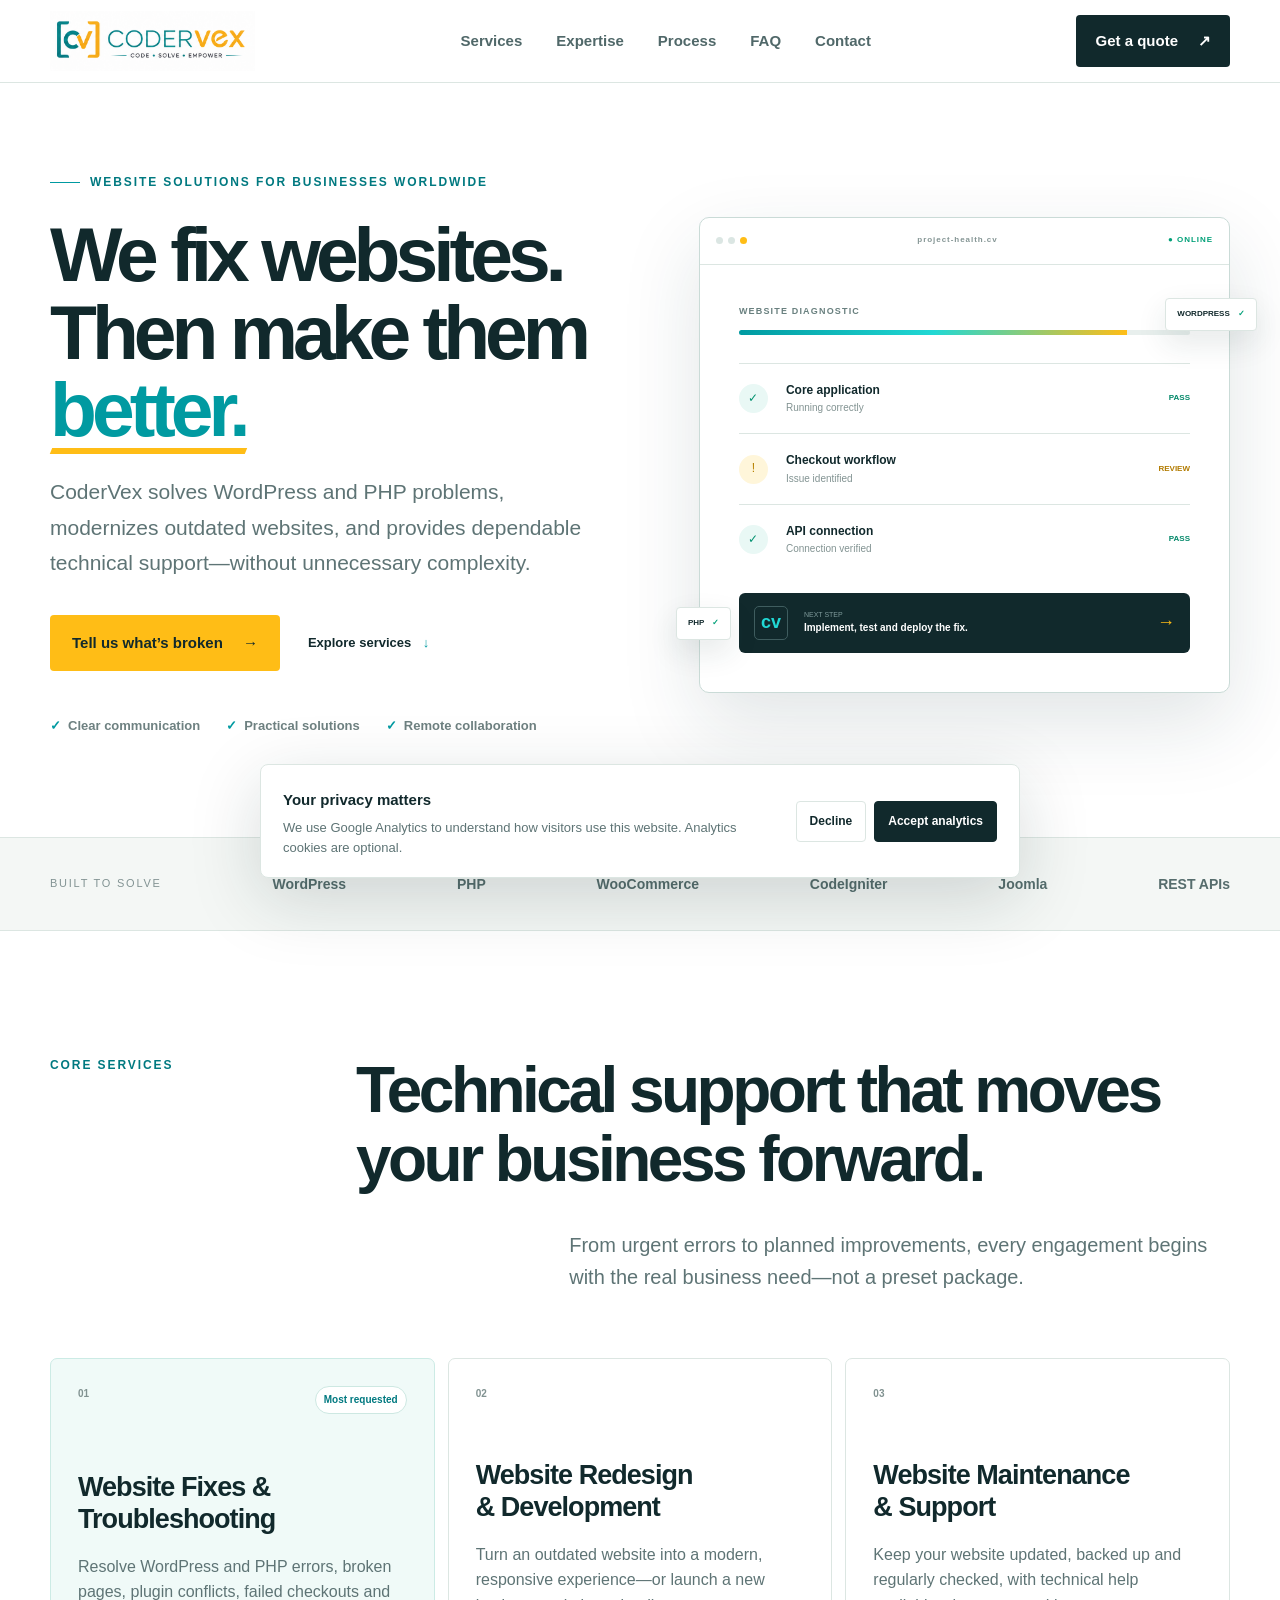
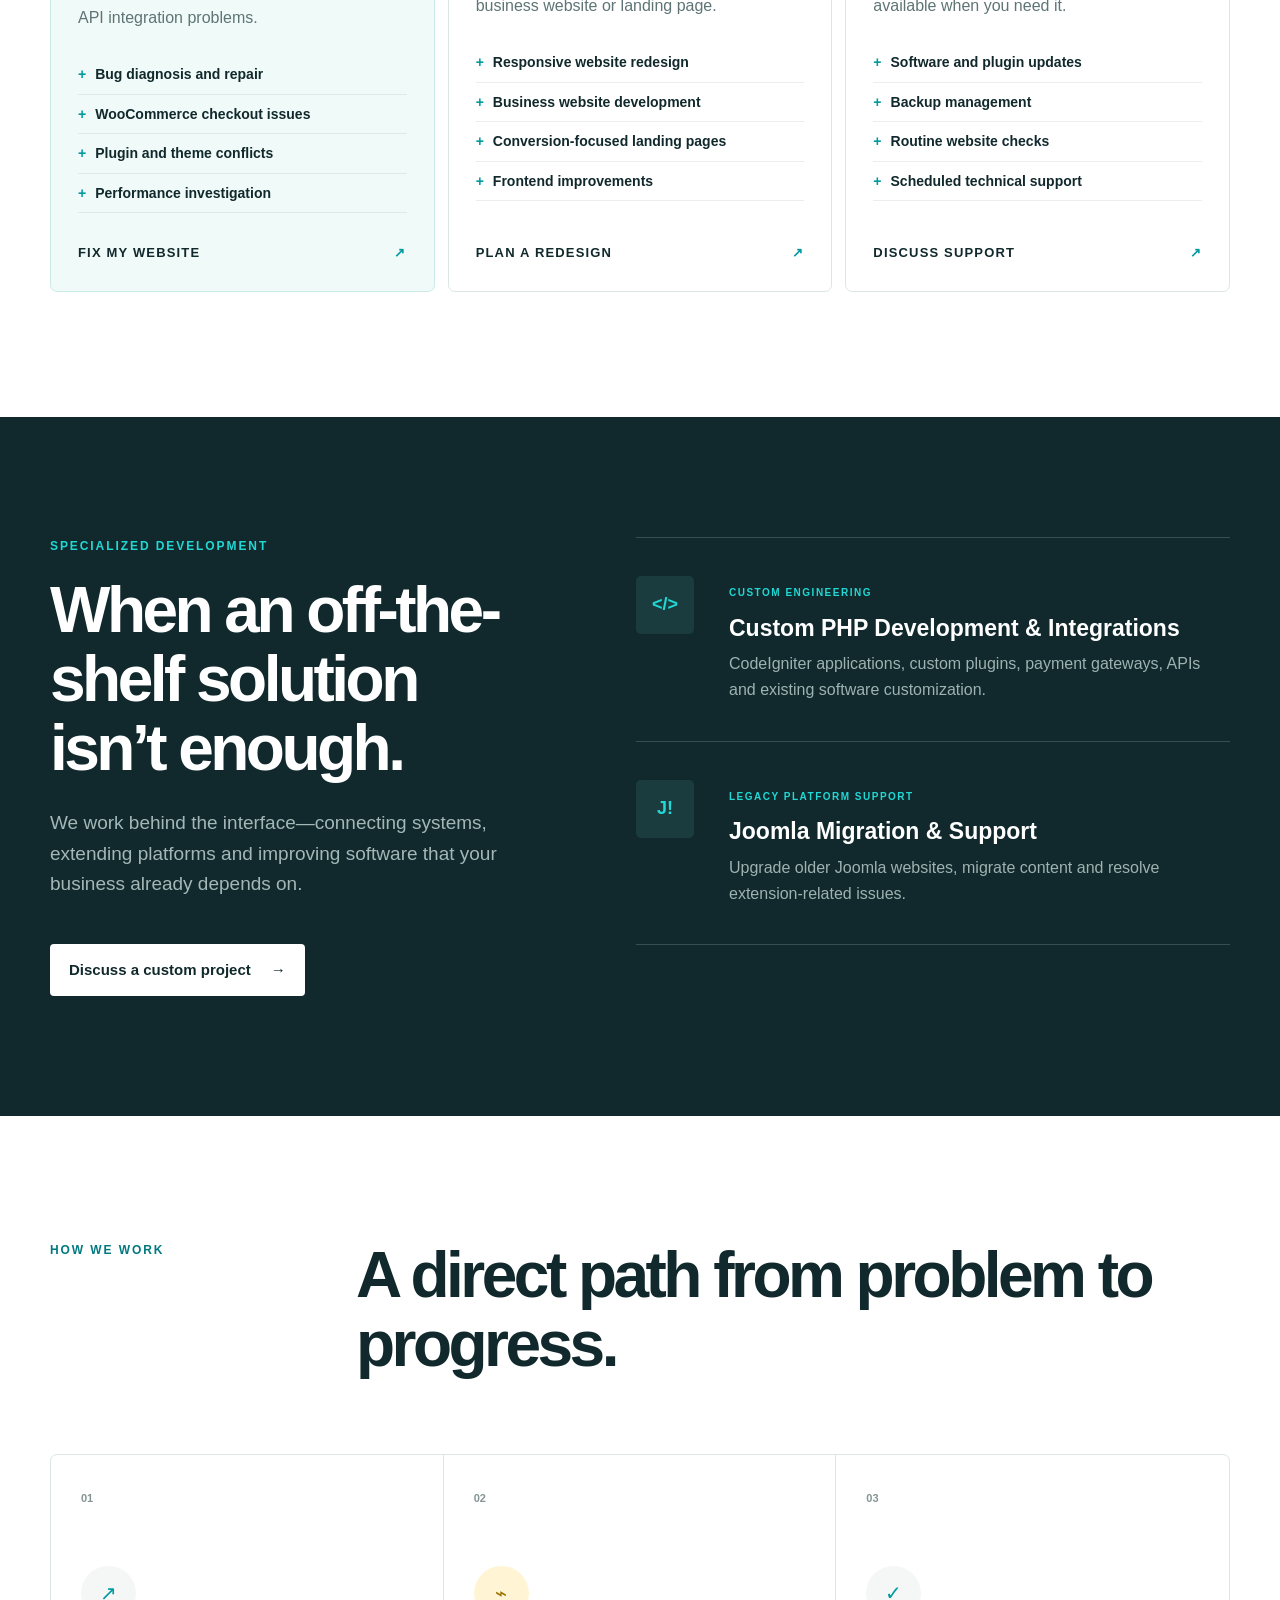
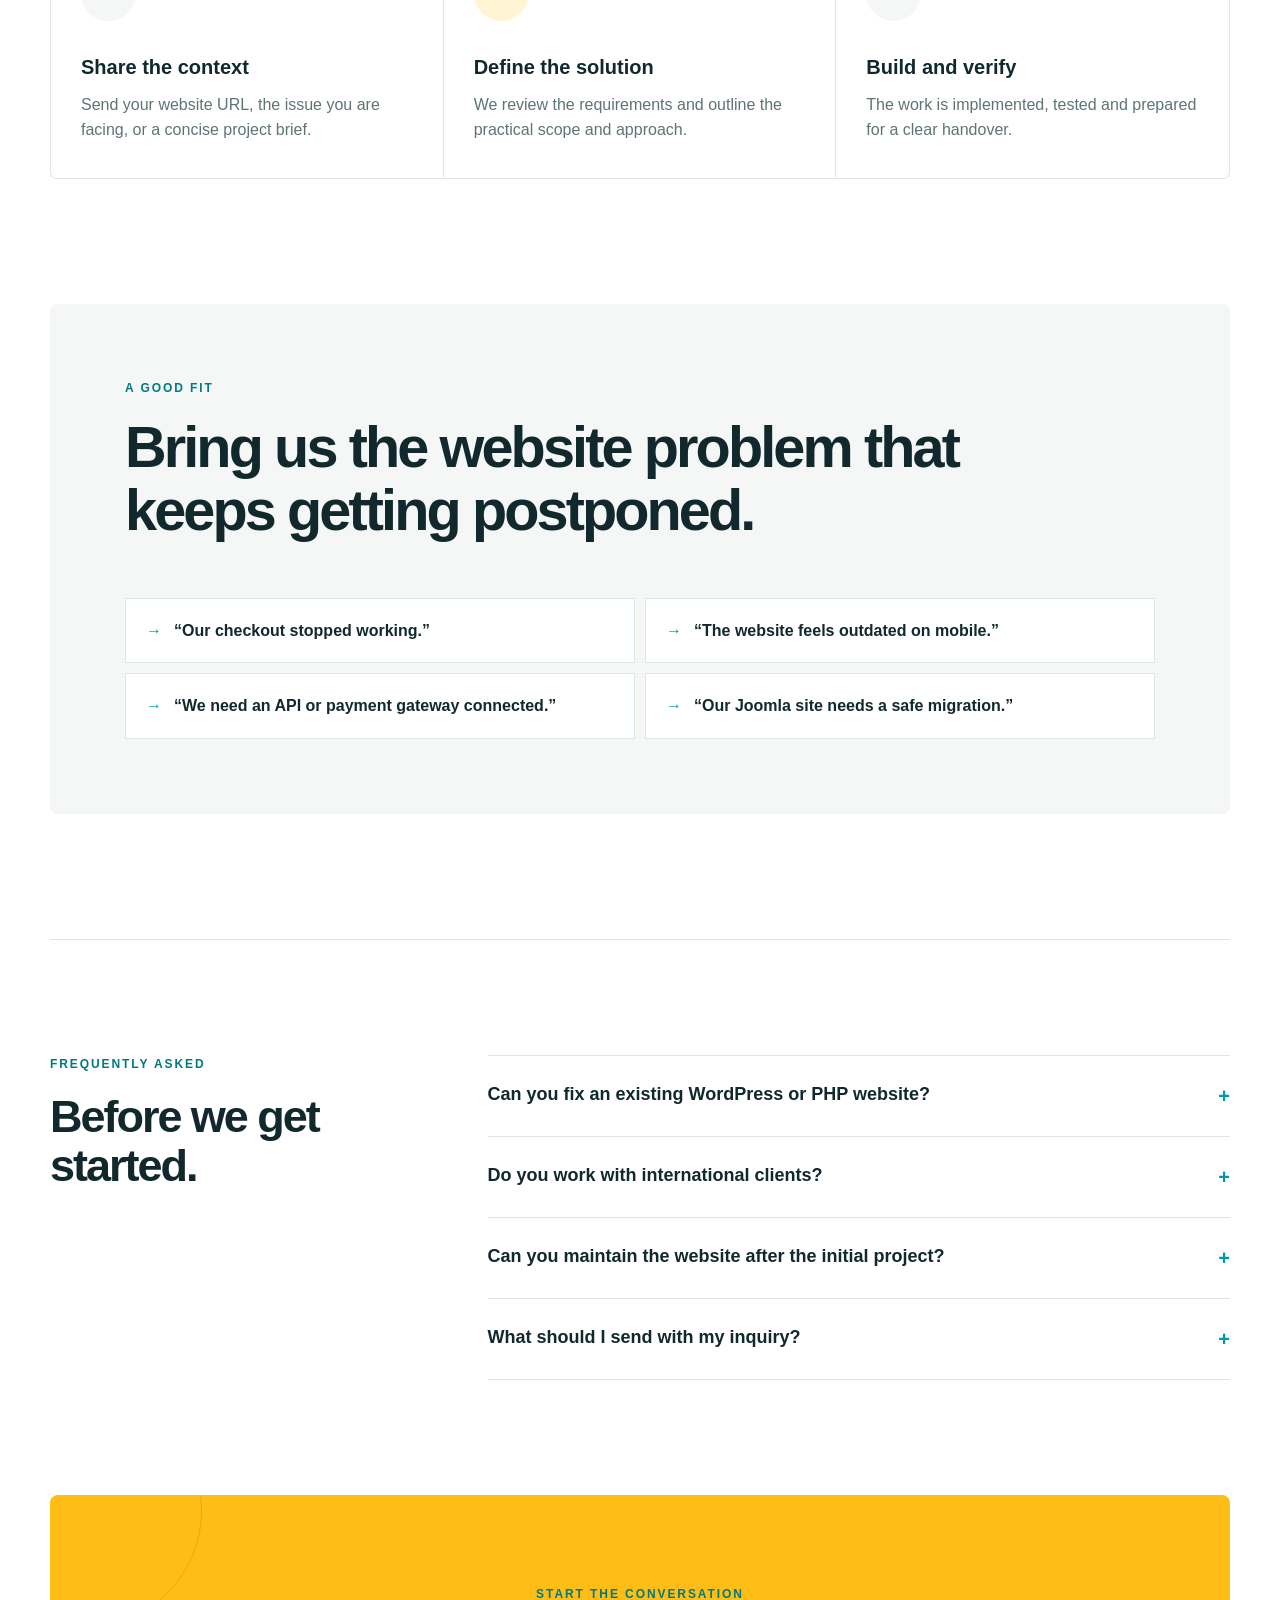
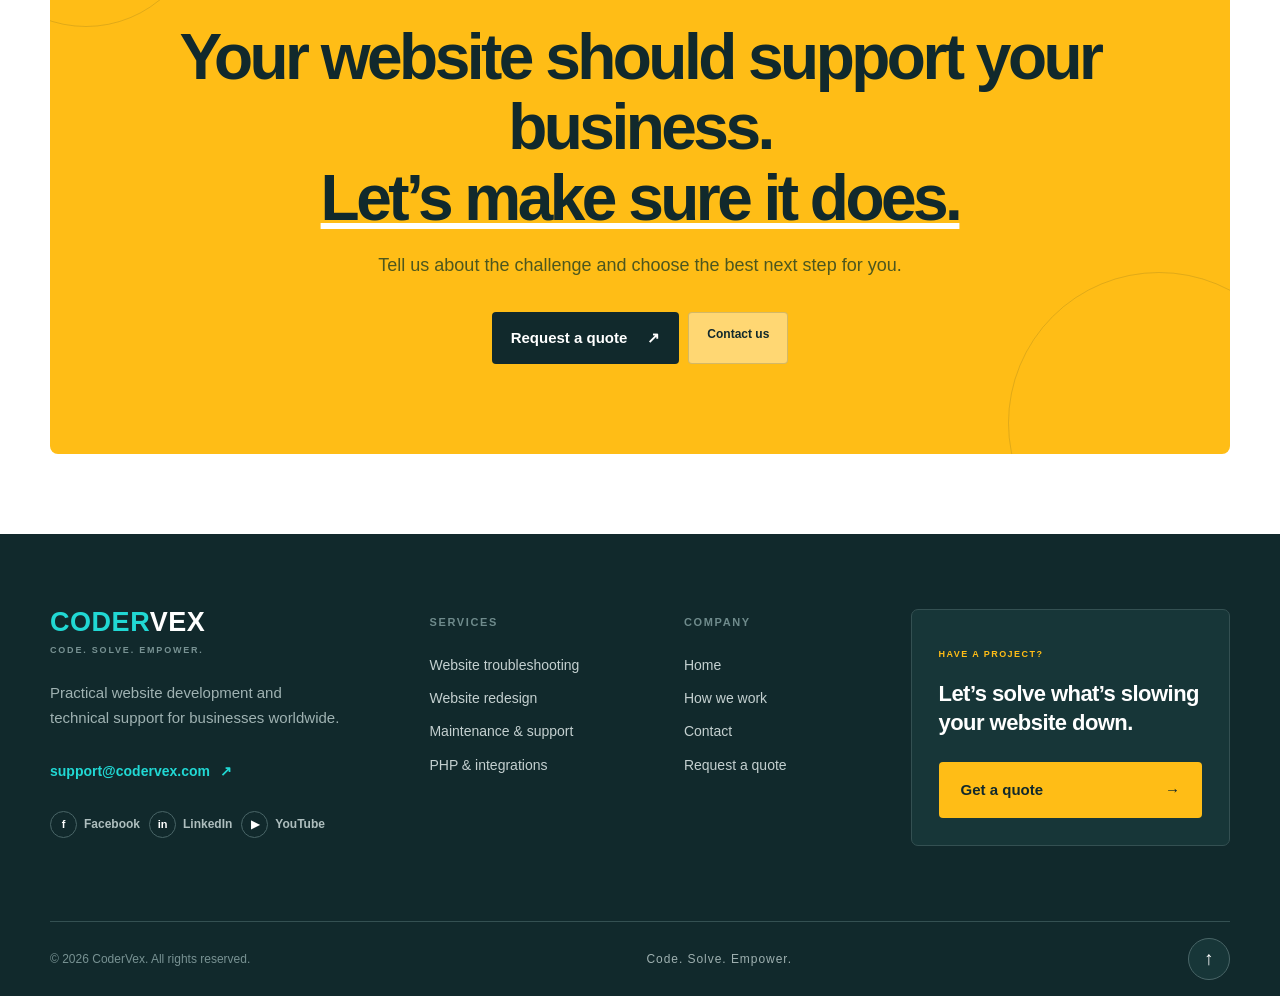
==== commit e853cab8: "Add sitemap and consent-aware GA4 tracking" ====
--- a/index.html
+++ b/index.html
@@ -1,7 +1,7 @@
 <!doctype html>
 <html lang="en">
 <head>
-  <meta charset="utf-8">
+  <meta charset="utf-8"><script src="analytics.js"></script><script async src="https://www.googletagmanager.com/gtag/js?id=G-TWF1HS1TTK"></script>
   <meta name="viewport" content="width=device-width, initial-scale=1">
   <title>Website Fixes, WordPress Support & Custom PHP Development | CoderVex</title>
   <meta name="description" content="CoderVex fixes broken WordPress and PHP websites, redesigns outdated sites, provides ongoing maintenance, and builds custom integrations for international businesses.">
@@ -9,11 +9,11 @@
   <meta name="author" content="CoderVex">
   <meta name="robots" content="index, follow, max-image-preview:none">
   <meta name="theme-color" content="#ffffff">
-  <link rel="canonical" href="https://codervex.com/">
-  <meta property="og:type" content="website"><meta property="og:title" content="CoderVex — Website Fixes, Development & Support"><meta property="og:description" content="Reliable website troubleshooting, redesign, maintenance, custom PHP development and integrations for businesses worldwide."><meta property="og:url" content="https://codervex.com/"><meta property="og:site_name" content="CoderVex">
+  <link rel="canonical" href="https://www.codervex.com/">
+  <meta property="og:type" content="website"><meta property="og:title" content="CoderVex — Website Fixes, Development & Support"><meta property="og:description" content="Reliable website troubleshooting, redesign, maintenance, custom PHP development and integrations for businesses worldwide."><meta property="og:url" content="https://www.codervex.com/"><meta property="og:site_name" content="CoderVex">
   <meta name="twitter:card" content="summary"><meta name="twitter:title" content="CoderVex — Website Solutions That Work"><meta name="twitter:description" content="Website fixes, redesign, maintenance, PHP development and integrations for international businesses.">
   <link rel="stylesheet" href="styles.css">
-  <script type="application/ld+json">{"@context":"https://schema.org","@type":"ProfessionalService","name":"CoderVex","url":"https://codervex.com/","email":"support@codervex.com","description":"Website troubleshooting, WordPress support, redesign, maintenance, custom PHP development, integrations and Joomla migration services.","areaServed":"Worldwide","serviceType":["Website Troubleshooting","WordPress Support","Website Redesign","Website Maintenance","Custom PHP Development","API Integration","Joomla Migration"],"sameAs":["https://www.facebook.com/codervex","https://www.linkedin.com/company/codervex/","https://www.youtube.com/@codervex"]}</script>
+  <script type="application/ld+json">{"@context":"https://schema.org","@type":"ProfessionalService","name":"CoderVex","url":"https://www.codervex.com/","email":"support@codervex.com","description":"Website troubleshooting, WordPress support, redesign, maintenance, custom PHP development, integrations and Joomla migration services.","areaServed":"Worldwide","serviceType":["Website Troubleshooting","WordPress Support","Website Redesign","Website Maintenance","Custom PHP Development","API Integration","Joomla Migration"],"sameAs":["https://www.facebook.com/codervex","https://www.linkedin.com/company/codervex/","https://www.youtube.com/@codervex"]}</script>
   <script type="application/ld+json">{"@context":"https://schema.org","@type":"FAQPage","mainEntity":[{"@type":"Question","name":"Can CoderVex fix an existing WordPress or PHP website?","acceptedAnswer":{"@type":"Answer","text":"Yes. CoderVex diagnoses and resolves WordPress and PHP errors, broken layouts, plugin conflicts, checkout failures and integration issues."}},{"@type":"Question","name":"Does CoderVex work with international clients?","acceptedAnswer":{"@type":"Answer","text":"Yes. CoderVex provides remote website development and technical support to businesses worldwide."}},{"@type":"Question","name":"Can you maintain a website after the initial project?","acceptedAnswer":{"@type":"Answer","text":"Yes. Ongoing maintenance can include updates, backups, health checks and scheduled technical support."}}]}</script>
 </head>
 <body>
--- a/styles.css
+++ b/styles.css
@@ -16,3 +16,8 @@
 /* Footer social links */
 .social-links{display:flex;flex-wrap:wrap;gap:9px;margin-top:26px}.social-links a{display:inline-flex;align-items:center;gap:7px;color:#aebebe;font-size:12px;font-weight:650;transition:.2s}.social-links a>span{width:27px;height:27px;border:1px solid #496567;border-radius:50%;display:grid;place-items:center;color:#fff;font-size:11px;font-weight:800;line-height:1}.social-links a:hover{color:#fff}.social-links a:hover>span,.social-links a:focus-visible>span{background:var(--yellow);border-color:var(--yellow);color:var(--ink);transform:translateY(-2px)}
 @media(max-width:680px){.social-links{gap:12px}.social-links a{font-size:0}.social-links a>span{width:36px;height:36px;font-size:13px}}
+/* PHP form states */
+.hp-field{position:absolute!important;left:-10000px!important;width:1px!important;height:1px!important;overflow:hidden!important}.form-status.success{display:block;background:#e8f8f0;color:#087044}.form-submit:disabled{opacity:.65;cursor:wait;transform:none}
+/* Analytics consent */
+.consent-banner{position:fixed;z-index:1000;left:22px;right:22px;bottom:22px;max-width:760px;margin:auto;background:#fff;color:var(--ink);border:1px solid var(--line);border-radius:8px;box-shadow:0 20px 70px #11292c2b;padding:20px 22px;display:none;align-items:center;justify-content:space-between;gap:25px}.consent-banner.show{display:flex}.consent-banner strong{font-size:15px}.consent-banner p{margin:4px 0 0;color:var(--muted);font-size:13px;line-height:1.5}.consent-actions{display:flex;gap:8px;flex-shrink:0}.consent-actions button,.privacy-settings{border:1px solid var(--line);background:#fff;color:var(--ink);border-radius:4px;padding:10px 13px;font-size:12px;font-weight:700;cursor:pointer}.consent-actions .consent-accept{background:var(--ink);border-color:var(--ink);color:#fff}.privacy-settings{position:fixed;z-index:900;left:12px;bottom:12px;display:none;padding:7px 10px;background:var(--ink);border-color:#345052;color:#c9d5d5;font-size:10px}.privacy-settings.show{display:block}.privacy-settings:hover{color:#fff;border-color:var(--aqua)}
+@media(max-width:680px){.consent-banner{left:12px;right:12px;bottom:12px;display:none;align-items:flex-start;flex-direction:column;padding:18px}.consent-banner.show{display:flex}.consent-actions{width:100%}.consent-actions button{flex:1}}
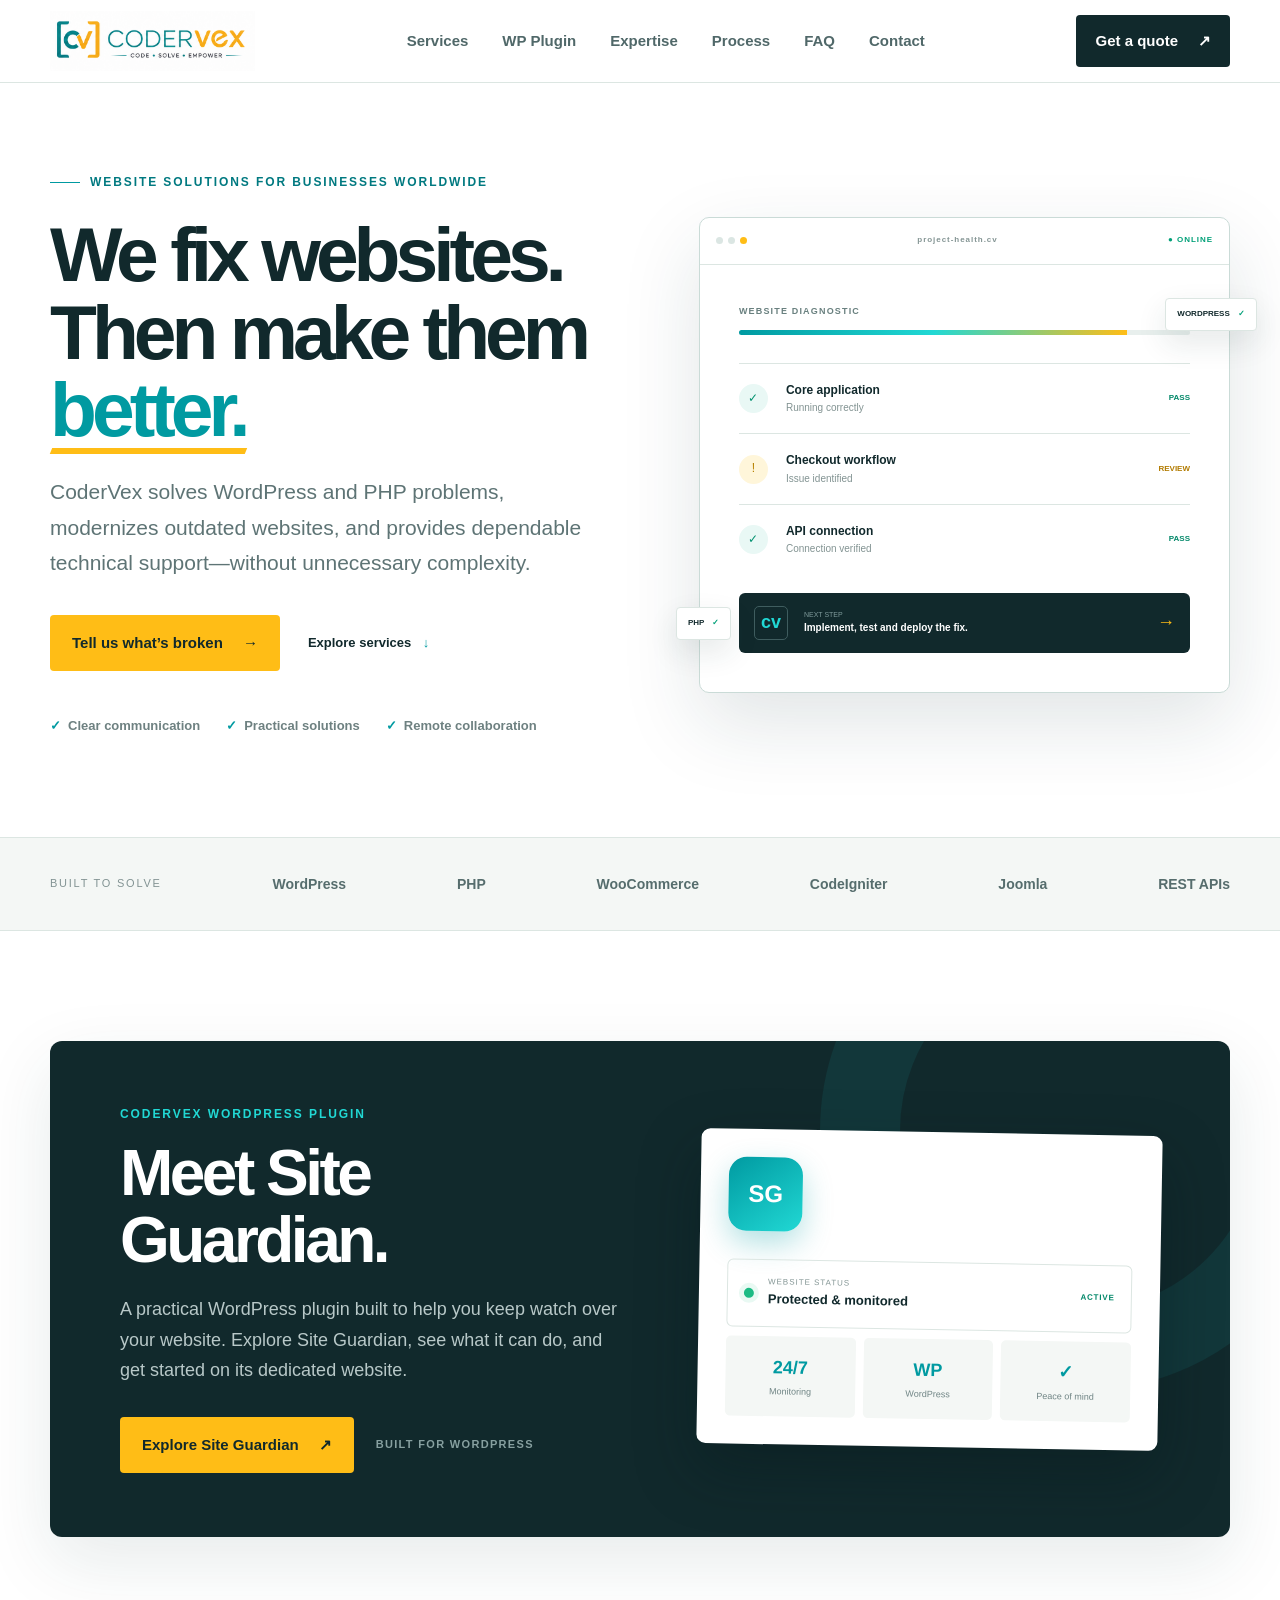
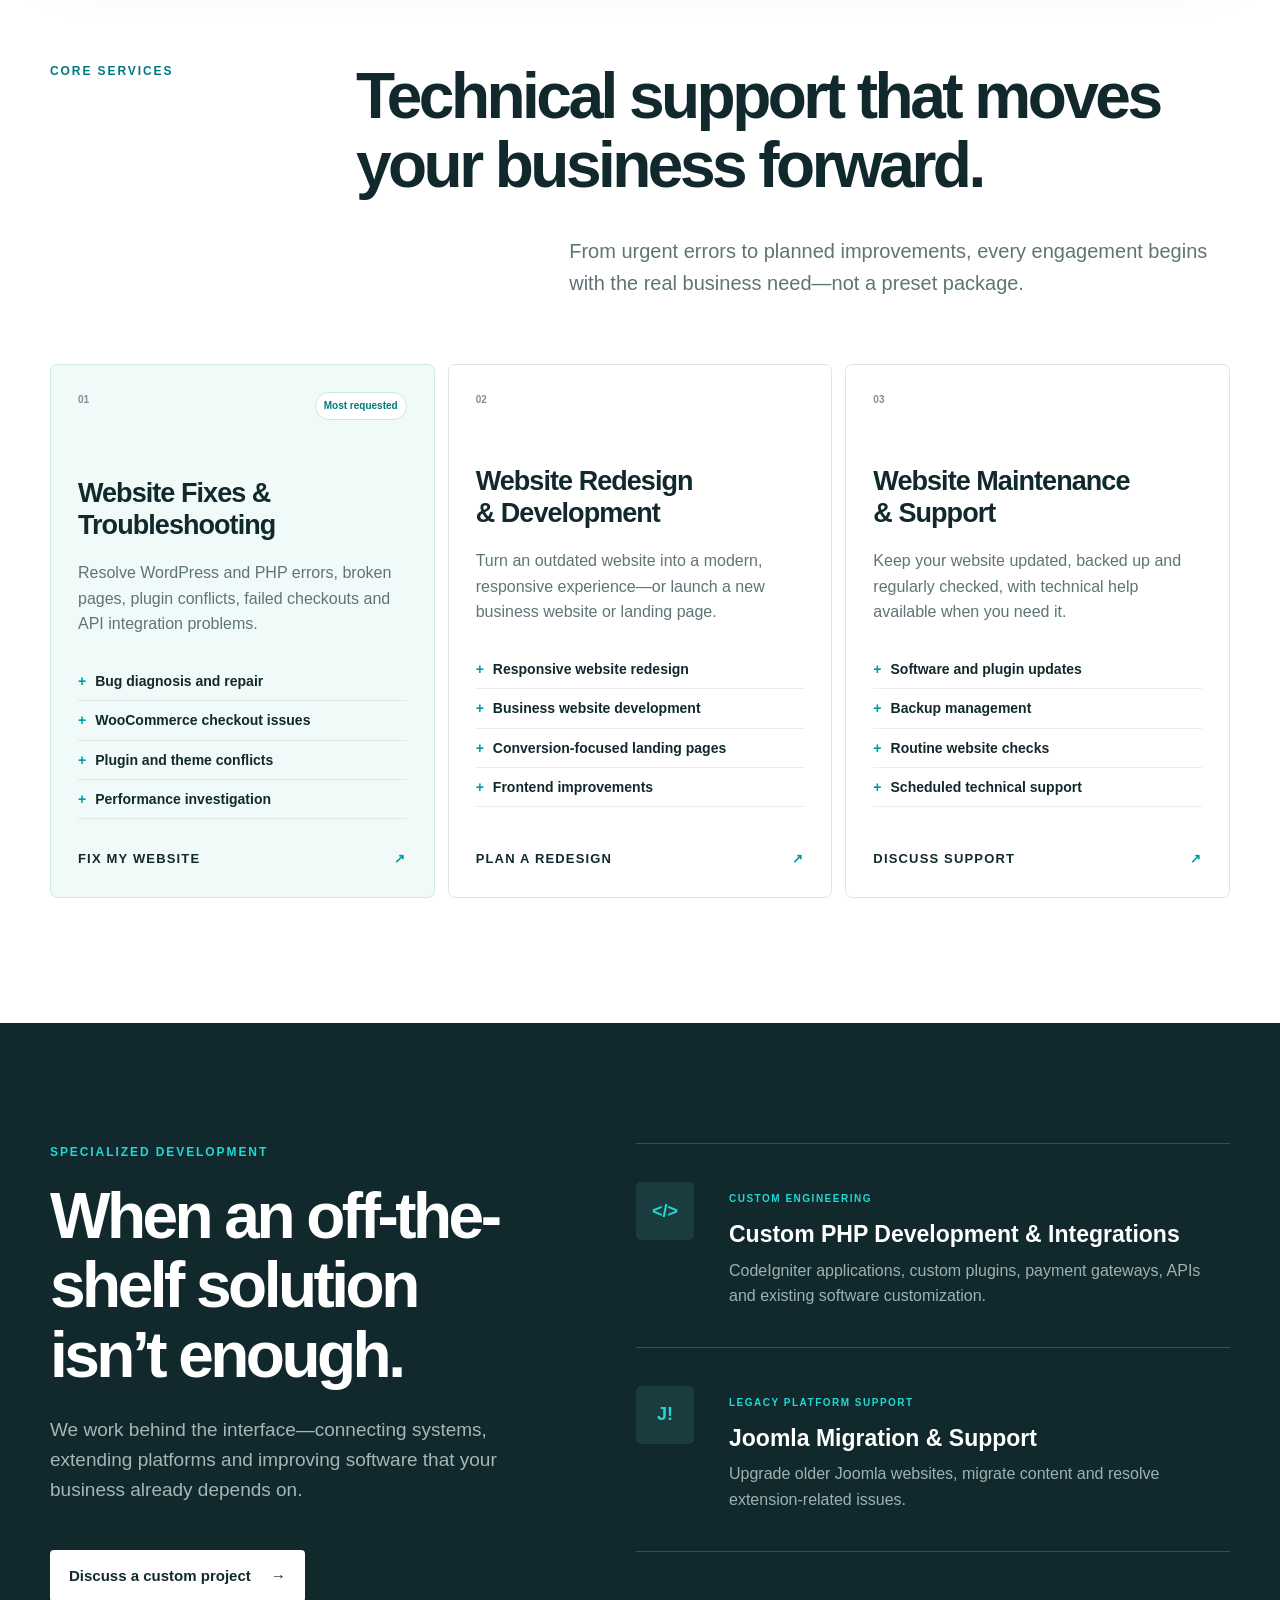
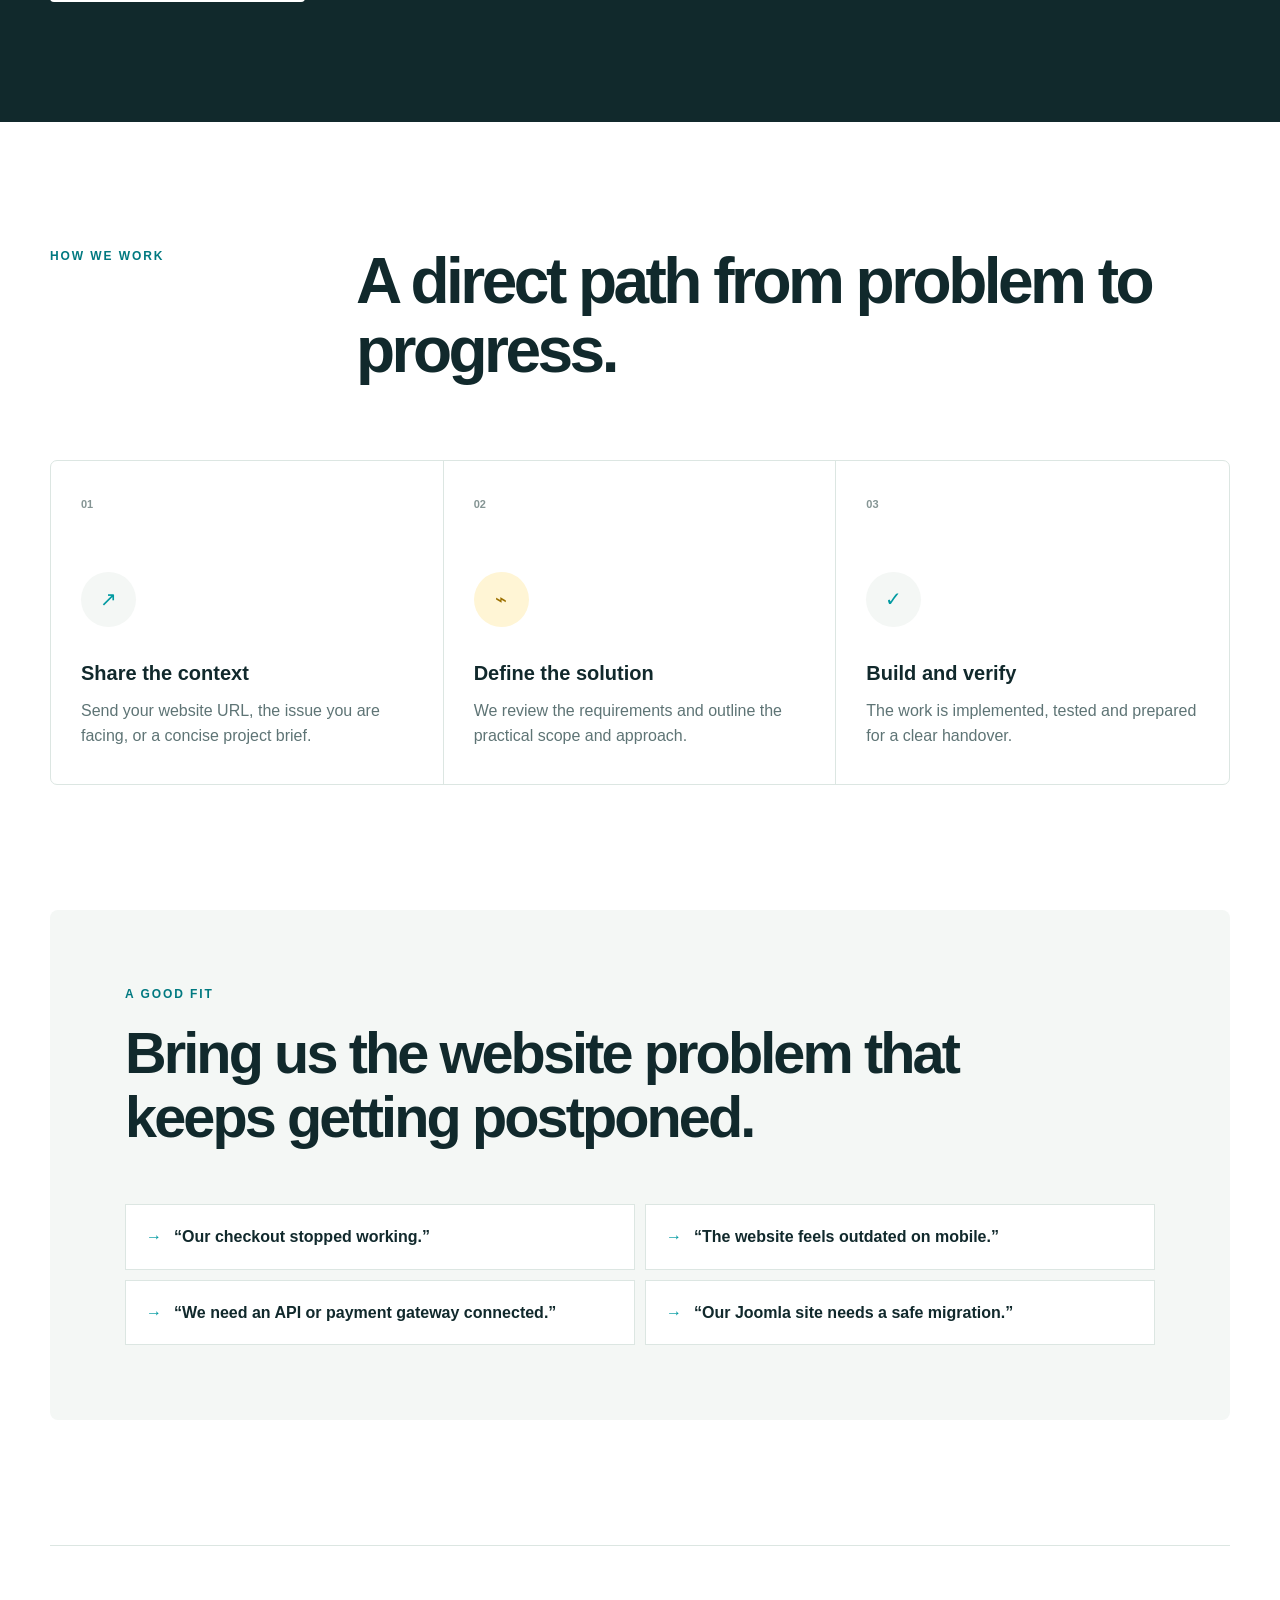
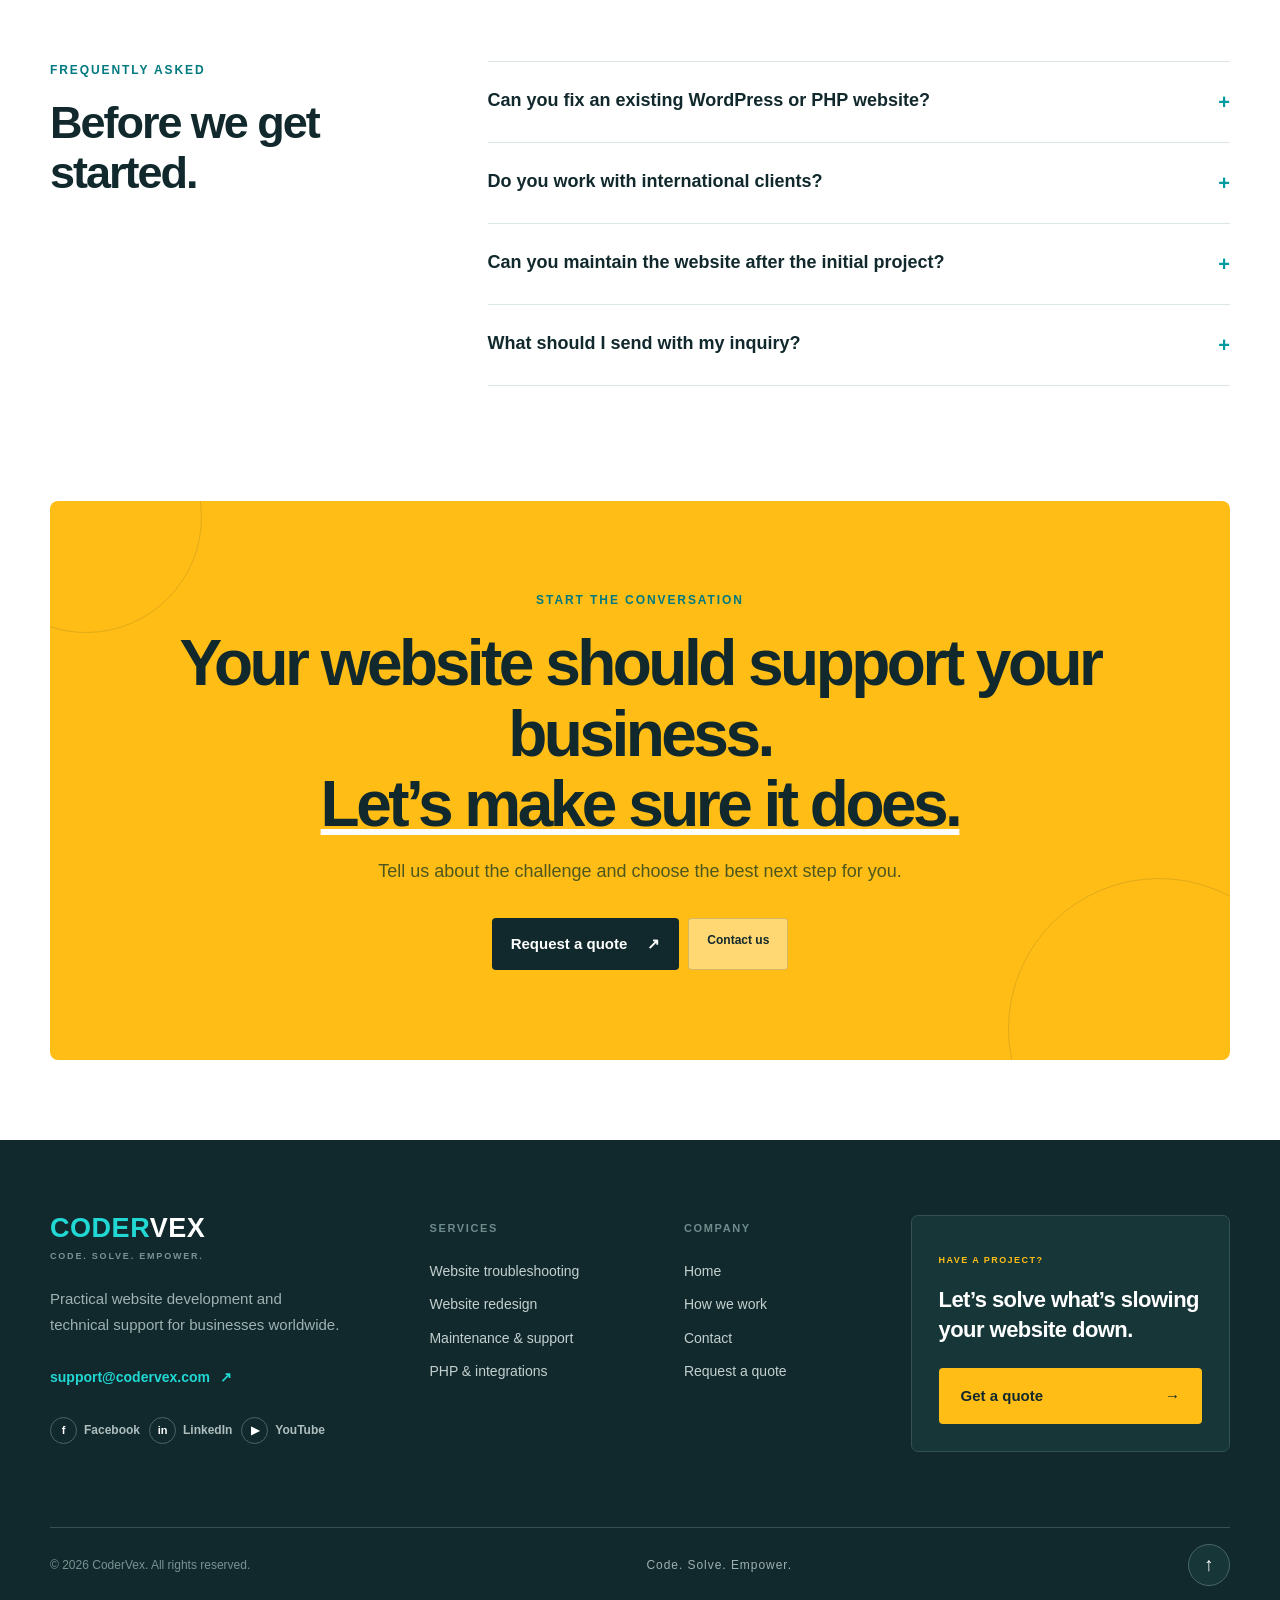
==== commit 2fbf29e2: "Add Site Guardian section and enable analytics" ====
--- a/index.html
+++ b/index.html
@@ -21,7 +21,7 @@
   <header class="site-header" id="top"><div class="nav-wrap">
     <a class="brand brand-logo" href="index.html" aria-label="CoderVex home"><img src="assets/website-logo.png" alt="CoderVex — Code, Solve, Empower" width="666" height="198"></a>
     <button class="nav-toggle" aria-expanded="false" aria-controls="site-nav"><span></span><span></span><span></span><span class="sr-only">Open menu</span></button>
-    <nav id="site-nav" aria-label="Main navigation"><a href="#services">Services</a><a href="#expertise">Expertise</a><a href="#process">Process</a><a href="#faq">FAQ</a><a href="contact.html">Contact</a></nav>
+    <nav id="site-nav" aria-label="Main navigation"><a href="#services">Services</a><a href="#plugin">WP Plugin</a><a href="#expertise">Expertise</a><a href="#process">Process</a><a href="#faq">FAQ</a><a href="contact.html">Contact</a></nav>
     <a class="button button-dark nav-cta" href="quote.html">Get a quote <span>↗</span></a>
   </div></header>
   <main id="main">
@@ -30,6 +30,12 @@
       <div class="hero-console reveal" aria-label="CoderVex website troubleshooting workflow"><div class="console-bar"><span class="dots"><i></i><i></i><i></i></span><span>project-health.cv</span><span class="status">● ONLINE</span></div><div class="console-body"><div class="scan-head"><span>WEBSITE DIAGNOSTIC</span><strong>86%</strong></div><div class="scan-line"><i></i></div><div class="result-list"><div><span class="check">✓</span><p><b>Core application</b><small>Running correctly</small></p><em>PASS</em></div><div><span class="check amber">!</span><p><b>Checkout workflow</b><small>Issue identified</small></p><em class="review">REVIEW</em></div><div><span class="check">✓</span><p><b>API connection</b><small>Connection verified</small></p><em>PASS</em></div></div><div class="console-note"><span>cv</span><p><small>NEXT STEP</small><b>Implement, test and deploy the fix.</b></p><strong>→</strong></div></div><div class="orbit-label label-one">WORDPRESS <b>✓</b></div><div class="orbit-label label-two">PHP <b>✓</b></div></div>
     </section>
     <section class="proof-bar" aria-label="Technologies supported"><div><span>Built to solve</span><b>WordPress</b><b>PHP</b><b>WooCommerce</b><b>CodeIgniter</b><b>Joomla</b><b>REST APIs</b></div></section>
+    <section class="section plugin-section" id="plugin">
+      <div class="plugin-card reveal">
+        <div class="plugin-copy"><p class="eyebrow">CoderVex WordPress plugin</p><h2>Meet Site Guardian.</h2><p>A practical WordPress plugin built to help you keep watch over your website. Explore Site Guardian, see what it can do, and get started on its dedicated website.</p><div class="plugin-actions"><a class="button button-primary" href="https://site-guardian.codervex.com/" target="_blank" rel="noopener noreferrer">Explore Site Guardian <span aria-hidden="true">&nearr;</span></a><span>Built for WordPress</span></div></div>
+        <div class="plugin-visual" aria-hidden="true"><div class="guardian-mark"><span>SG</span></div><div class="guardian-status"><i></i><span><small>WEBSITE STATUS</small><b>Protected &amp; monitored</b></span><strong>ACTIVE</strong></div><div class="guardian-grid"><span><b>24/7</b><small>Monitoring</small></span><span><b>WP</b><small>WordPress</small></span><span><b>&#10003;</b><small>Peace of mind</small></span></div></div>
+      </div>
+    </section>
     <section class="section intro" id="services"><div class="section-heading reveal"><p class="eyebrow">Core services</p><h2>Technical support that moves your business forward.</h2></div><p class="section-intro reveal">From urgent errors to planned improvements, every engagement begins with the real business need—not a preset package.</p><div class="service-grid">
       <article class="service featured reveal"><div class="service-top"><span>01</span><i>Most requested</i></div><h3>Website Fixes &amp;<br>Troubleshooting</h3><p>Resolve WordPress and PHP errors, broken pages, plugin conflicts, failed checkouts and API integration problems.</p><ul><li>Bug diagnosis and repair</li><li>WooCommerce checkout issues</li><li>Plugin and theme conflicts</li><li>Performance investigation</li></ul><a href="mailto:support@codervex.com?subject=Website%20troubleshooting">Fix my website <span>↗</span></a></article>
       <article class="service reveal"><div class="service-top"><span>02</span></div><h3>Website Redesign<br>&amp; Development</h3><p>Turn an outdated website into a modern, responsive experience—or launch a new business website or landing page.</p><ul><li>Responsive website redesign</li><li>Business website development</li><li>Conversion-focused landing pages</li><li>Frontend improvements</li></ul><a href="mailto:support@codervex.com?subject=Website%20redesign">Plan a redesign <span>↗</span></a></article>
--- a/styles.css
+++ b/styles.css
@@ -16,8 +16,9 @@
 /* Footer social links */
 .social-links{display:flex;flex-wrap:wrap;gap:9px;margin-top:26px}.social-links a{display:inline-flex;align-items:center;gap:7px;color:#aebebe;font-size:12px;font-weight:650;transition:.2s}.social-links a>span{width:27px;height:27px;border:1px solid #496567;border-radius:50%;display:grid;place-items:center;color:#fff;font-size:11px;font-weight:800;line-height:1}.social-links a:hover{color:#fff}.social-links a:hover>span,.social-links a:focus-visible>span{background:var(--yellow);border-color:var(--yellow);color:var(--ink);transform:translateY(-2px)}
 @media(max-width:680px){.social-links{gap:12px}.social-links a{font-size:0}.social-links a>span{width:36px;height:36px;font-size:13px}}
+/* Site Guardian plugin */
+.plugin-section{padding-top:110px}.plugin-card{position:relative;overflow:hidden;display:grid;grid-template-columns:1.05fr .95fr;gap:70px;align-items:center;background:var(--ink);color:#fff;border-radius:12px;padding:64px 70px;box-shadow:0 24px 70px #17383b1a}.plugin-card:before{content:"";position:absolute;width:360px;height:360px;right:-110px;top:-170px;border:80px solid #21d8d414;border-radius:50%}.plugin-copy{position:relative;z-index:1}.plugin-copy .eyebrow{color:var(--aqua)}.plugin-copy h2{font-size:clamp(42px,5vw,64px);line-height:1.05;letter-spacing:-.055em;margin:16px 0 20px}.plugin-copy>p:not(.eyebrow){max-width:610px;color:#b8c8c8;font-size:18px;line-height:1.7}.plugin-actions{display:flex;align-items:center;gap:22px;margin-top:31px}.plugin-actions>span{font-size:11px;text-transform:uppercase;letter-spacing:.12em;color:#87a0a0;font-weight:750}.plugin-visual{position:relative;z-index:1;background:#fff;color:var(--ink);border-radius:9px;padding:28px;box-shadow:0 25px 60px #07181959;transform:rotate(1deg)}.guardian-mark{width:74px;height:74px;border-radius:18px;background:linear-gradient(145deg,var(--teal),var(--aqua));display:grid;place-items:center;color:#fff;font-size:24px;font-weight:850;box-shadow:0 12px 30px #009aa14d;margin-bottom:28px}.guardian-status{display:grid;grid-template-columns:12px 1fr auto;align-items:center;gap:12px;padding:16px;border:1px solid var(--line);border-radius:6px}.guardian-status>i{width:10px;height:10px;border-radius:50%;background:#1dbb84;box-shadow:0 0 0 5px #1dbb8418}.guardian-status small,.guardian-status b{display:block}.guardian-status small{font-size:8px;letter-spacing:.12em;color:#849695}.guardian-status b{font-size:13px}.guardian-status>strong{font-size:8px;color:#008768;letter-spacing:.1em}.guardian-grid{display:grid;grid-template-columns:repeat(3,1fr);gap:8px;margin-top:9px}.guardian-grid>span{background:var(--soft);border-radius:5px;padding:17px 10px;text-align:center}.guardian-grid b,.guardian-grid small{display:block}.guardian-grid b{font-size:18px;color:var(--teal)}.guardian-grid small{font-size:9px;color:#708585;margin-top:3px}.plugin-card .button-primary:hover{background:#ffd05a}
+@media(max-width:960px){.plugin-card{gap:35px;padding:52px 45px}.plugin-actions{align-items:flex-start;flex-direction:column;gap:14px}}
+@media(max-width:680px){.plugin-section{padding-top:75px}.plugin-card{grid-template-columns:1fr;padding:45px 24px;gap:45px}.plugin-copy h2{font-size:42px}.plugin-copy>p:not(.eyebrow){font-size:17px}.plugin-actions .button{width:100%}.plugin-visual{padding:20px}.guardian-status{grid-template-columns:12px 1fr}.guardian-status>strong{display:none}.guardian-grid{grid-template-columns:1fr}.guardian-grid>span{display:flex;align-items:center;justify-content:space-between;text-align:left;padding:12px 14px}.guardian-grid small{margin:0}.intro{padding-top:90px}}
 /* PHP form states */
 .hp-field{position:absolute!important;left:-10000px!important;width:1px!important;height:1px!important;overflow:hidden!important}.form-status.success{display:block;background:#e8f8f0;color:#087044}.form-submit:disabled{opacity:.65;cursor:wait;transform:none}
-/* Analytics consent */
-.consent-banner{position:fixed;z-index:1000;left:22px;right:22px;bottom:22px;max-width:760px;margin:auto;background:#fff;color:var(--ink);border:1px solid var(--line);border-radius:8px;box-shadow:0 20px 70px #11292c2b;padding:20px 22px;display:none;align-items:center;justify-content:space-between;gap:25px}.consent-banner.show{display:flex}.consent-banner strong{font-size:15px}.consent-banner p{margin:4px 0 0;color:var(--muted);font-size:13px;line-height:1.5}.consent-actions{display:flex;gap:8px;flex-shrink:0}.consent-actions button,.privacy-settings{border:1px solid var(--line);background:#fff;color:var(--ink);border-radius:4px;padding:10px 13px;font-size:12px;font-weight:700;cursor:pointer}.consent-actions .consent-accept{background:var(--ink);border-color:var(--ink);color:#fff}.privacy-settings{position:fixed;z-index:900;left:12px;bottom:12px;display:none;padding:7px 10px;background:var(--ink);border-color:#345052;color:#c9d5d5;font-size:10px}.privacy-settings.show{display:block}.privacy-settings:hover{color:#fff;border-color:var(--aqua)}
-@media(max-width:680px){.consent-banner{left:12px;right:12px;bottom:12px;display:none;align-items:flex-start;flex-direction:column;padding:18px}.consent-banner.show{display:flex}.consent-actions{width:100%}.consent-actions button{flex:1}}
